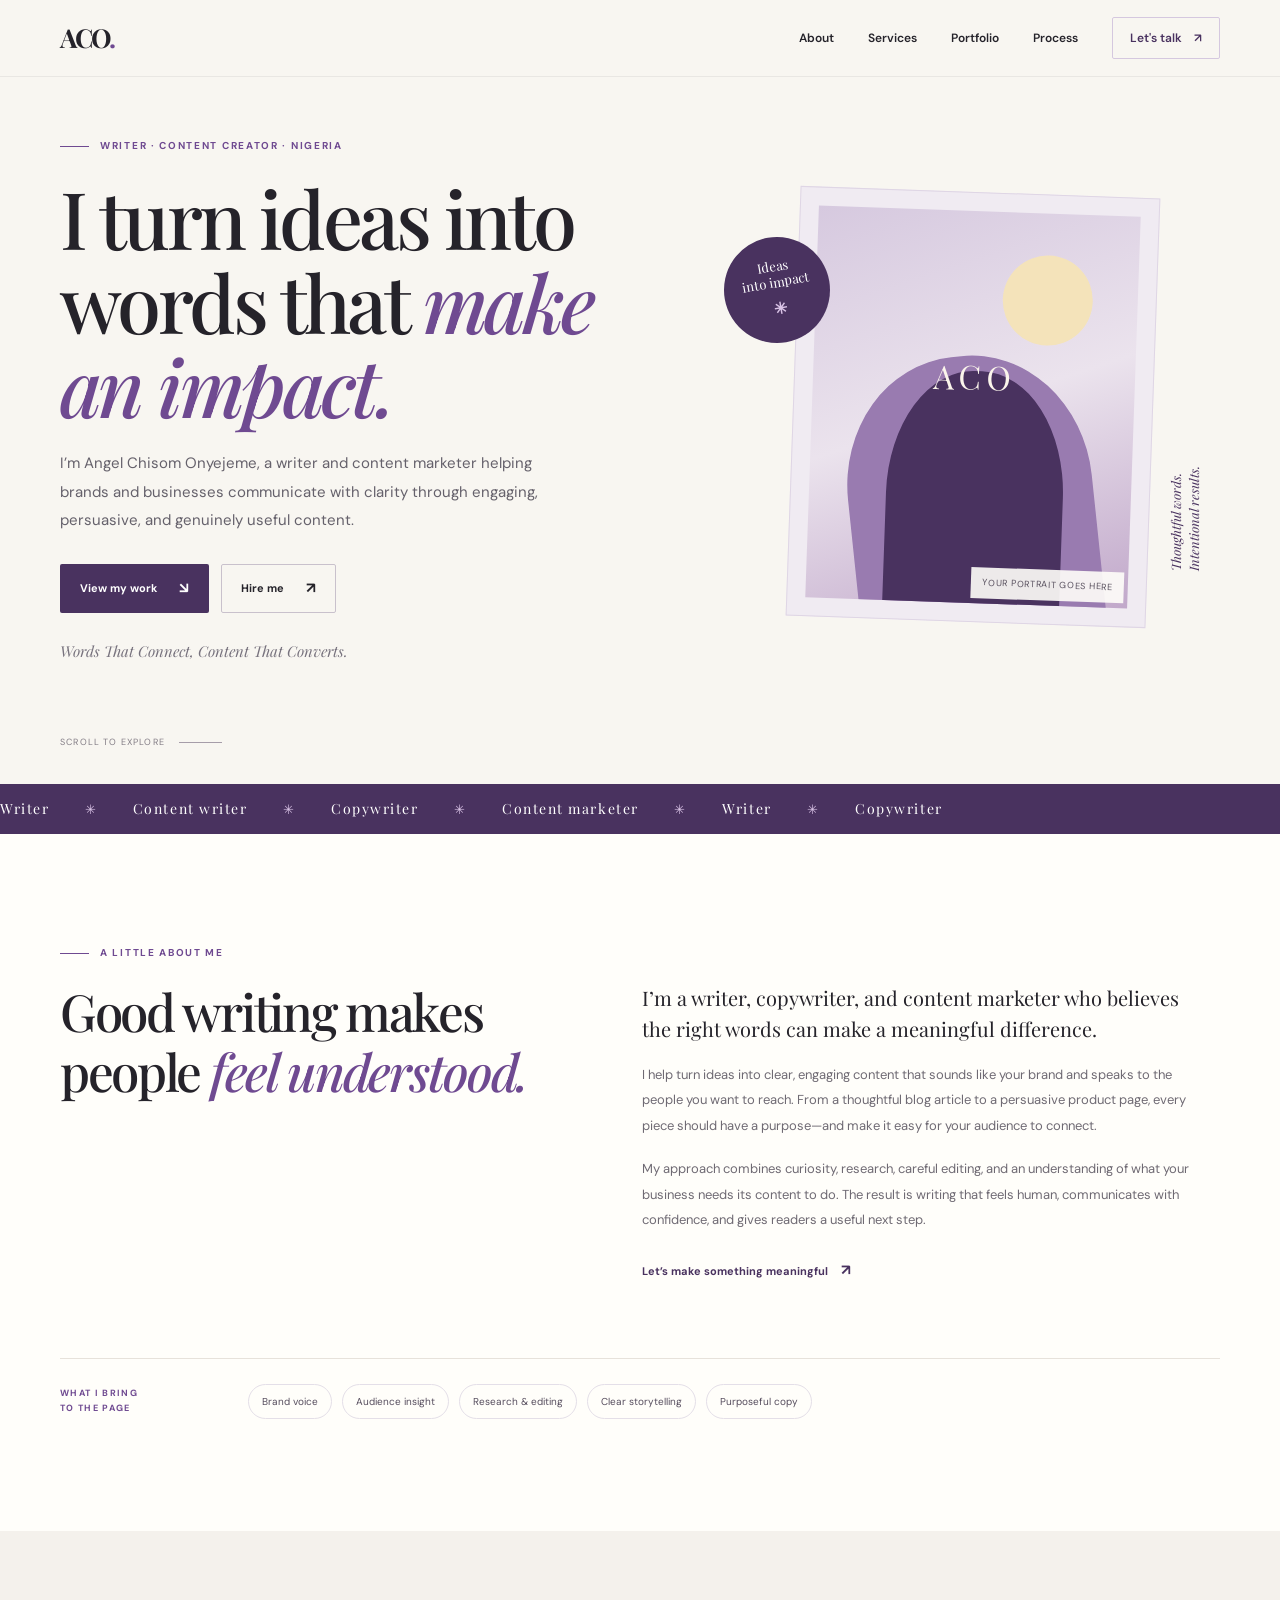
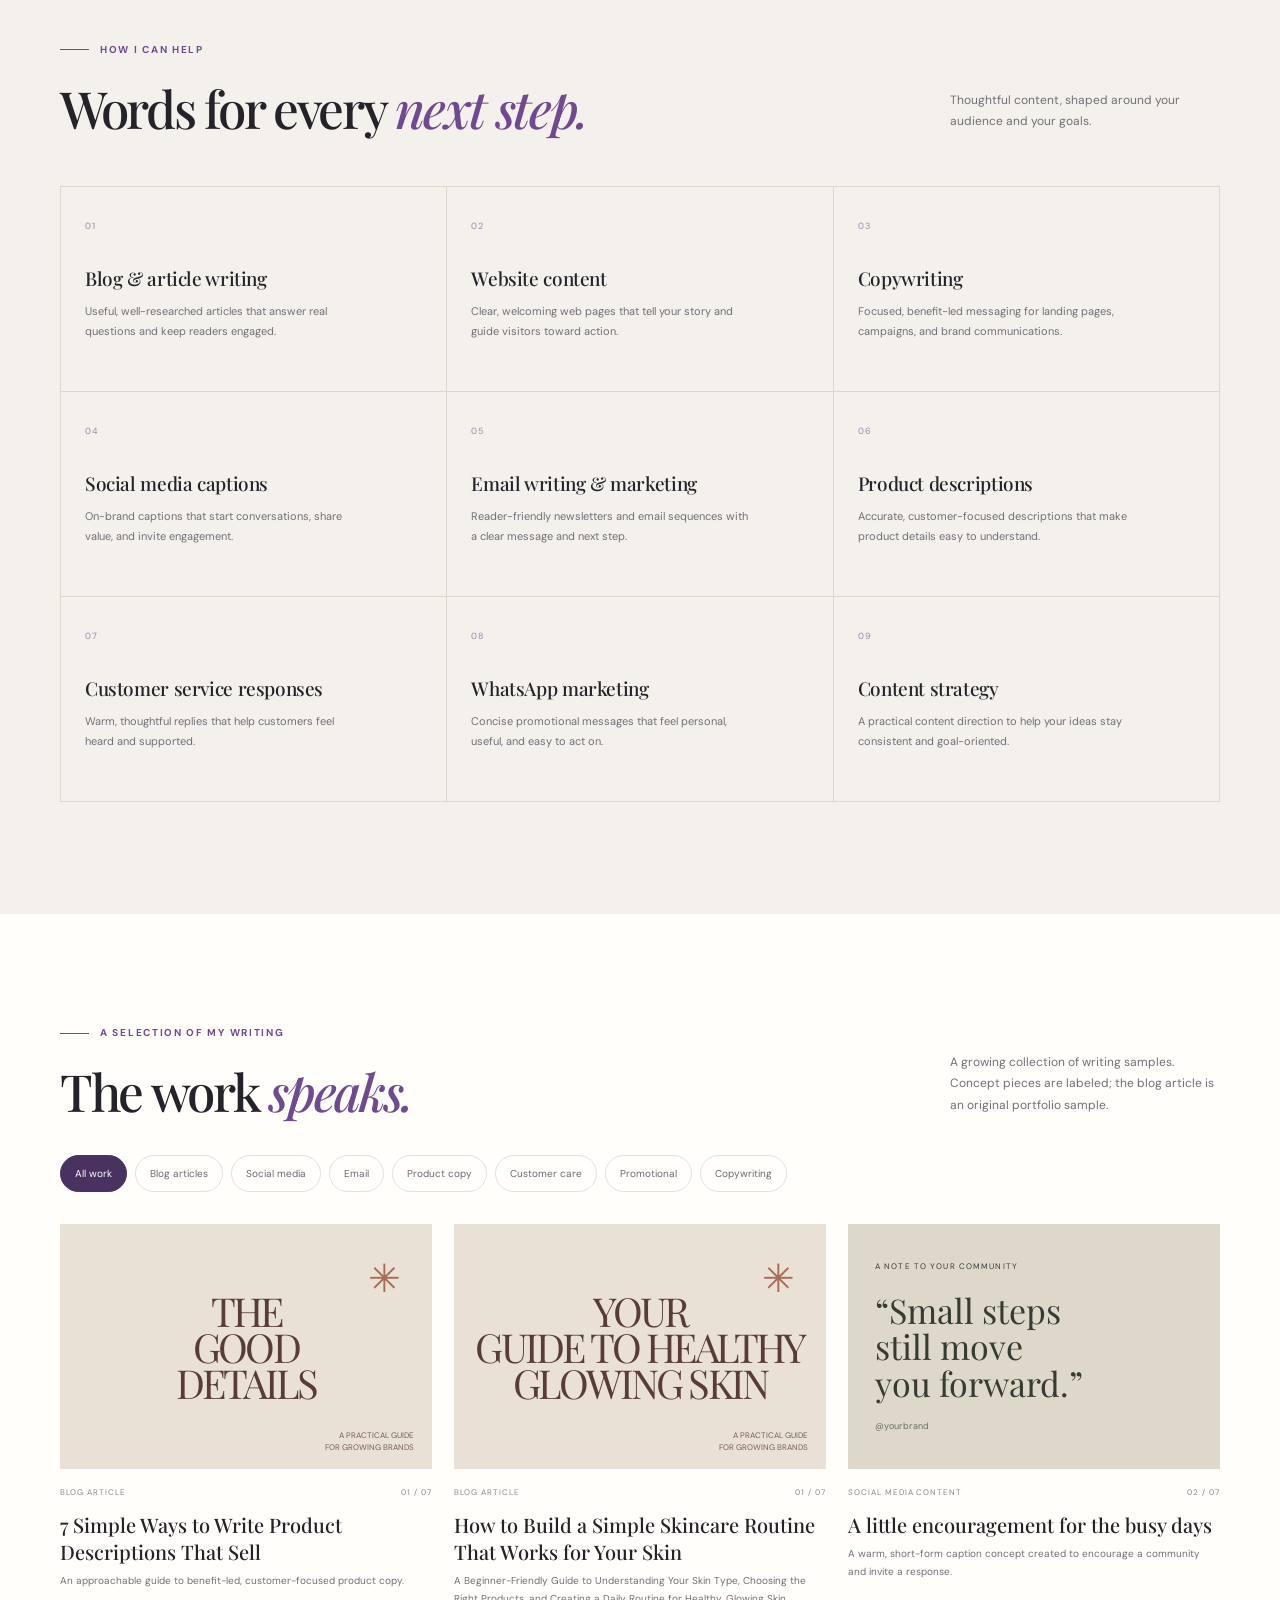
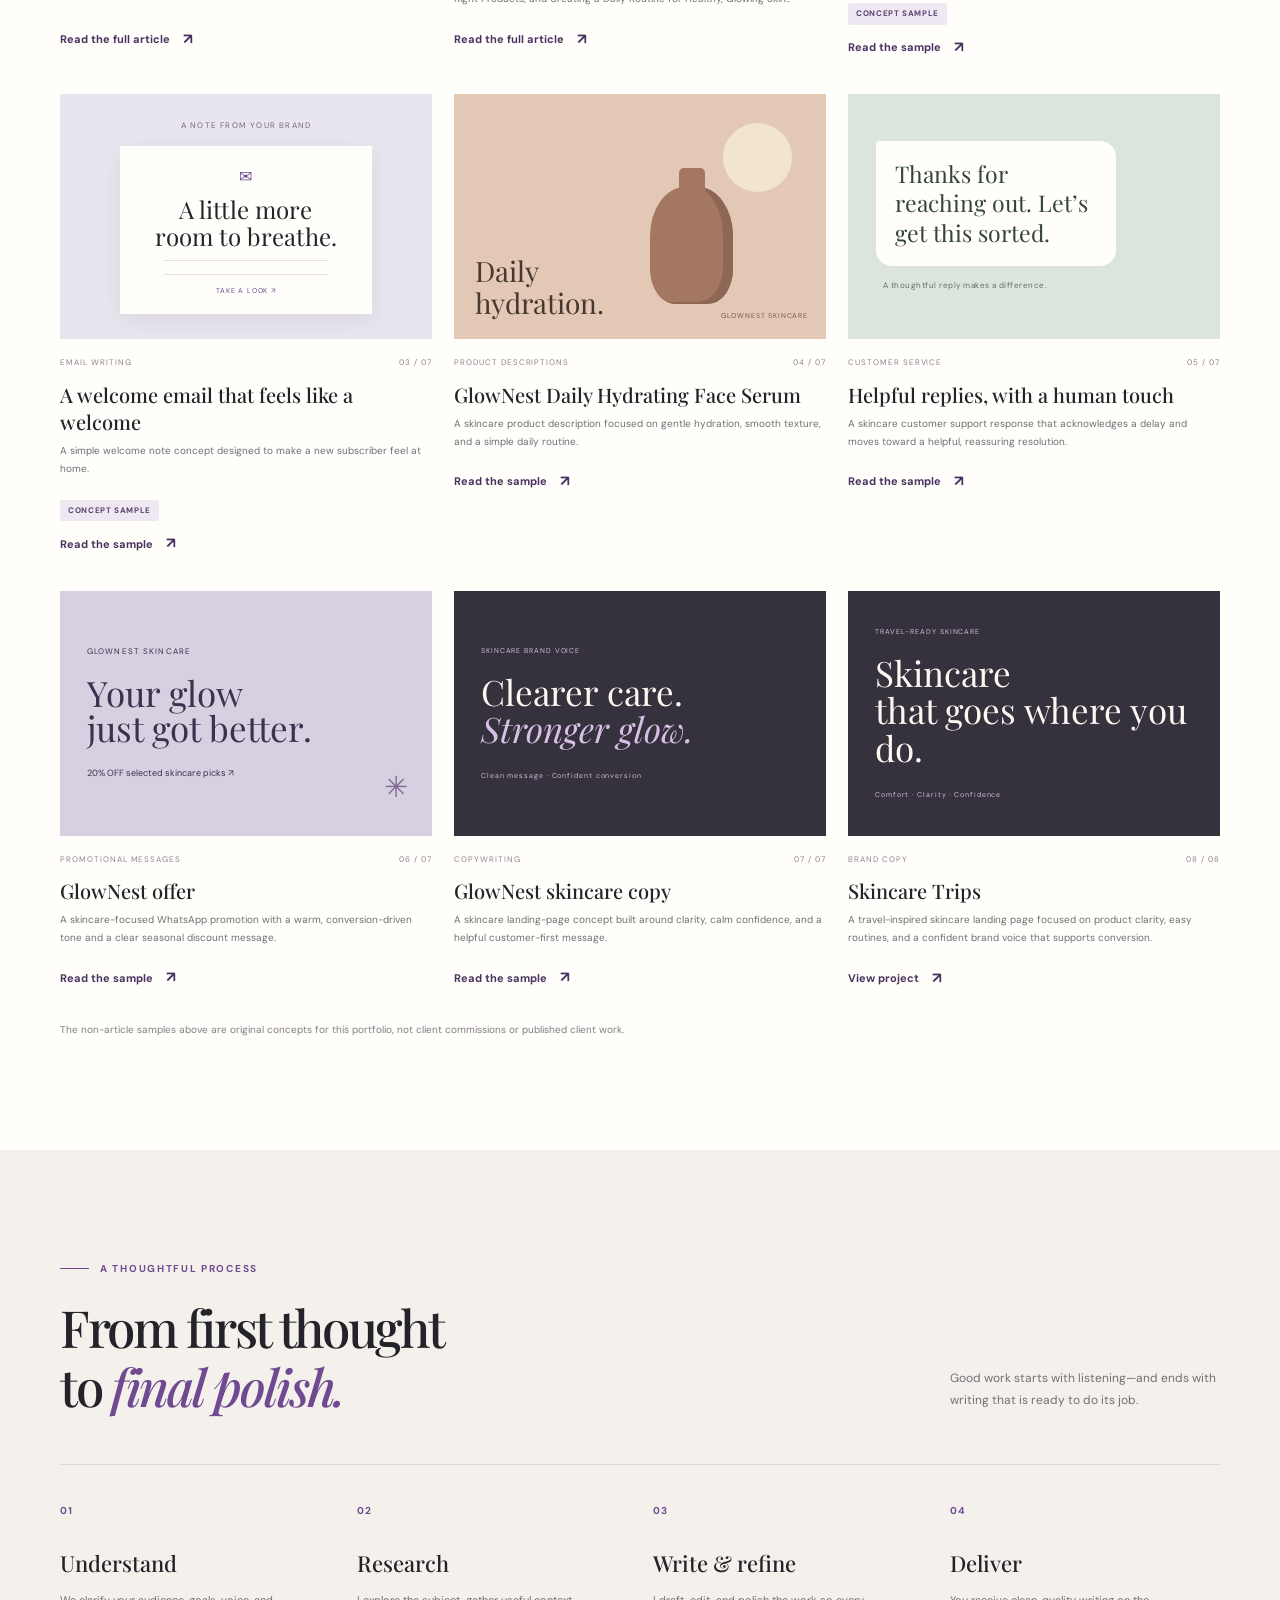
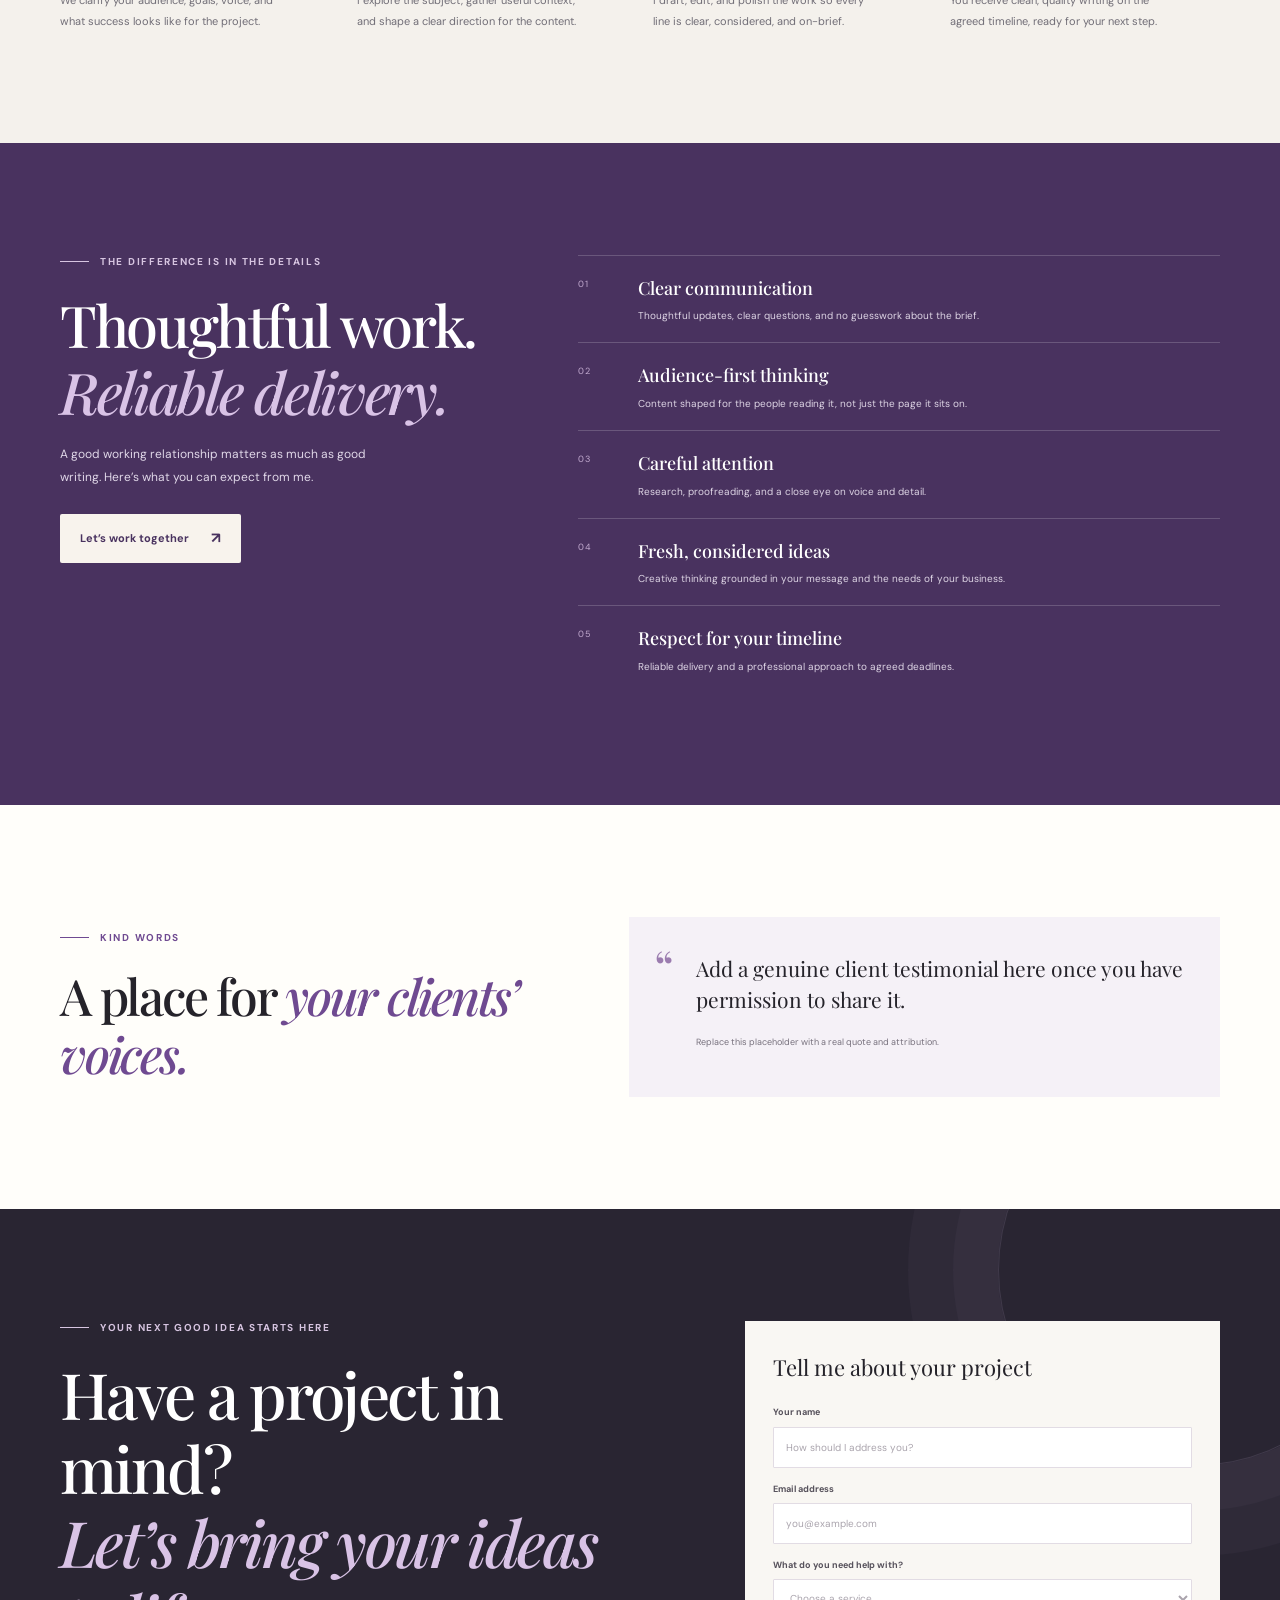
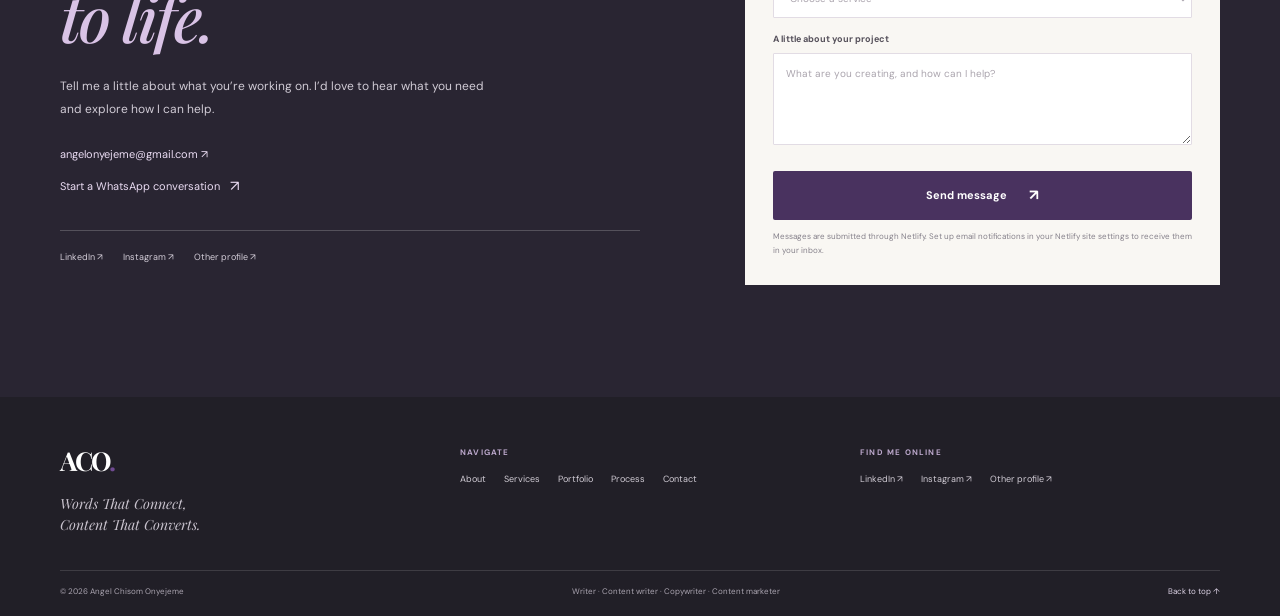
==== index.html @ 4cba1e02 "first commit" ====
<!doctype html>
<html lang="en">
<head>
  <meta charset="utf-8">
  <meta name="viewport" content="width=device-width, initial-scale=1">
  <meta name="theme-color" content="#f8f6f1">
  <meta name="description" content="Meet Angel Chisom Onyejeme, a writer, copywriter, and content marketer in Nigeria creating clear, engaging content that connects with audiences and supports business goals.">
  <meta property="og:title" content="Angel Chisom Onyejeme | Writer & Copywriter">
  <meta property="og:description" content="Words That Connect, Content That Converts. Explore writing samples and content services by Angel Chisom Onyejeme.">
  <meta property="og:type" content="website">
  <title>Angel Chisom Onyejeme | Writer, Copywriter & Content Marketer</title>
  <link rel="preconnect" href="https://fonts.googleapis.com">
  <link rel="preconnect" href="https://fonts.gstatic.com" crossorigin>
  <link href="https://fonts.googleapis.com/css2?family=DM+Sans:wght@400;500;600;700&family=Playfair+Display:wght@500;600;700&display=swap" rel="stylesheet">
  <link rel="stylesheet" href="index.css">
  <script src="index.js" defer></script>
</head>
<body>
  <a class="skip-link" href="#main">Skip to content</a>
  <header class="site-header">
    <div class="nav-wrap">
      <a class="wordmark" href="#home" aria-label="Angel Chisom Onyejeme, home">ACO<span>.</span></a>
      <button class="menu-toggle" type="button" aria-expanded="false" aria-controls="primary-nav" aria-label="Open navigation">
        <span></span><span></span>
      </button>
      <nav class="primary-nav" id="primary-nav" aria-label="Main navigation">
        <a href="#about">About</a>
        <a href="#services">Services</a>
        <a href="#work">Portfolio</a>
        <a href="#process">Process</a>
        <a class="nav-contact" href="#contact">Let's talk <span aria-hidden="true">↗</span></a>
      </nav>
    </div>
  </header>

  <main id="main">
    <section class="hero section-shell" id="home" aria-labelledby="hero-title">
      <div class="hero-copy">
        <p class="eyebrow"><span class="eyebrow-line"></span> Writer · Content creator · Nigeria</p>
        <h1 id="hero-title">I turn ideas into words that <em>make an impact.</em></h1>
        <p class="hero-intro">I’m Angel Chisom Onyejeme, a writer and content marketer helping brands and businesses communicate with clarity through engaging, persuasive, and genuinely useful content.</p>
        <div class="hero-actions">
          <a class="button button-dark" href="#work">View my work <span aria-hidden="true">↘</span></a>
          <a class="button button-outline" href="#contact">Hire me <span aria-hidden="true">↗</span></a>
        </div>
        <p class="hero-note">Words That Connect, Content That Converts.</p>
      </div>
      <div class="hero-visual" aria-label="Portrait placeholder for Angel Chisom Onyejeme">
        <div class="portrait-frame">
          <div class="portrait-art" aria-hidden="true">
            <div class="portrait-sun"></div>
            <div class="portrait-shape portrait-shape-back"></div>
            <div class="portrait-shape portrait-shape-front"></div>
            <span class="portrait-monogram">ACO</span>
          </div>
          <div class="photo-hint">Your portrait goes here</div>
        </div>
        <div class="hero-stamp" aria-hidden="true"><span>Ideas<br>into impact</span><b>✳</b></div>
        <div class="hero-side-note">Thoughtful words.<br>Intentional results.</div>
      </div>
      <a class="scroll-cue" href="#about"><span>Scroll to explore</span><i aria-hidden="true"></i></a>
    </section>

    <section class="intro-strip" aria-label="Professional title">
      <p>Writer <span>✳</span> Content writer <span>✳</span> Copywriter <span>✳</span> Content marketer <span>✳</span> Writer <span>✳</span> Copywriter</p>
    </section>

    <section class="section section-about" id="about" aria-labelledby="about-title">
      <div class="section-shell about-grid">
        <div class="section-heading">
          <p class="eyebrow"><span class="eyebrow-line"></span> A little about me</p>
          <h2 id="about-title">Good writing makes people <em>feel understood.</em></h2>
        </div>
        <div class="about-copy">
          <p class="lead">I’m a writer, copywriter, and content marketer who believes the right words can make a meaningful difference.</p>
          <p>I help turn ideas into clear, engaging content that sounds like your brand and speaks to the people you want to reach. From a thoughtful blog article to a persuasive product page, every piece should have a purpose—and make it easy for your audience to connect.</p>
          <p>My approach combines curiosity, research, careful editing, and an understanding of what your business needs its content to do. The result is writing that feels human, communicates with confidence, and gives readers a useful next step.</p>
          <a class="text-link" href="#contact">Let’s make something meaningful <span aria-hidden="true">↗</span></a>
        </div>
      </div>
      <div class="section-shell strengths">
        <div class="strengths-label">What I bring<br>to the page</div>
        <ul class="strengths-list">
          <li>Brand voice</li><li>Audience insight</li><li>Research &amp; editing</li><li>Clear storytelling</li><li>Purposeful copy</li>
        </ul>
      </div>
    </section>

    <section class="section section-services" id="services" aria-labelledby="services-title">
      <div class="section-shell">
        <div class="section-topline">
          <div>
            <p class="eyebrow"><span class="eyebrow-line"></span> How I can help</p>
            <h2 id="services-title">Words for every <em>next step.</em></h2>
          </div>
          <p class="section-aside">Thoughtful content, shaped around your audience and your goals.</p>
        </div>
        <div class="service-grid">
          <article class="service-card"><span class="service-number">01</span><h3>Blog &amp; article writing</h3><p>Useful, well-researched articles that answer real questions and keep readers engaged.</p><span class="service-arrow" aria-hidden="true">↗</span></article>
          <article class="service-card"><span class="service-number">02</span><h3>Website content</h3><p>Clear, welcoming web pages that tell your story and guide visitors toward action.</p><span class="service-arrow" aria-hidden="true">↗</span></article>
          <article class="service-card"><span class="service-number">03</span><h3>Copywriting</h3><p>Focused, benefit-led messaging for landing pages, campaigns, and brand communications.</p><span class="service-arrow" aria-hidden="true">↗</span></article>
          <article class="service-card"><span class="service-number">04</span><h3>Social media captions</h3><p>On-brand captions that start conversations, share value, and invite engagement.</p><span class="service-arrow" aria-hidden="true">↗</span></article>
          <article class="service-card"><span class="service-number">05</span><h3>Email writing &amp; marketing</h3><p>Reader-friendly newsletters and email sequences with a clear message and next step.</p><span class="service-arrow" aria-hidden="true">↗</span></article>
          <article class="service-card"><span class="service-number">06</span><h3>Product descriptions</h3><p>Accurate, customer-focused descriptions that make product details easy to understand.</p><span class="service-arrow" aria-hidden="true">↗</span></article>
          <article class="service-card"><span class="service-number">07</span><h3>Customer service responses</h3><p>Warm, thoughtful replies that help customers feel heard and supported.</p><span class="service-arrow" aria-hidden="true">↗</span></article>
          <article class="service-card"><span class="service-number">08</span><h3>WhatsApp marketing</h3><p>Concise promotional messages that feel personal, useful, and easy to act on.</p><span class="service-arrow" aria-hidden="true">↗</span></article>
          <article class="service-card"><span class="service-number">09</span><h3>Content strategy</h3><p>A practical content direction to help your ideas stay consistent and goal-oriented.</p><span class="service-arrow" aria-hidden="true">↗</span></article>
        </div>
      </div>
    </section>

    <section class="section section-work" id="work" aria-labelledby="work-title">
      <div class="section-shell">
        <div class="section-topline work-heading">
          <div>
            <p class="eyebrow"><span class="eyebrow-line"></span> A selection of my writing</p>
            <h2 id="work-title">The work <em>speaks.</em></h2>
          </div>
          <p class="section-aside">A growing collection of writing samples. Concept pieces are labeled; the blog article is an original portfolio sample.</p>
        </div>
        <div class="filter-row" role="group" aria-label="Filter portfolio by category">
          <button class="filter-button is-active" type="button" data-filter="all" aria-pressed="true">All work</button>
          <button class="filter-button" type="button" data-filter="blog" aria-pressed="false">Blog articles</button>
          <button class="filter-button" type="button" data-filter="social" aria-pressed="false">Social media</button>
          <button class="filter-button" type="button" data-filter="email" aria-pressed="false">Email</button>
          <button class="filter-button" type="button" data-filter="product" aria-pressed="false">Product copy</button>
          <button class="filter-button" type="button" data-filter="service" aria-pressed="false">Customer care</button>
          <button class="filter-button" type="button" data-filter="promo" aria-pressed="false">Promotional</button>
          <button class="filter-button" type="button" data-filter="copy" aria-pressed="false">Copywriting</button>
        </div>
        <div class="portfolio-grid" id="portfolio-grid">
          <article class="work-card work-card-featured" data-category="blog">
            <div class="work-art art-article"><span class="art-label">THE<br>GOOD<br>DETAILS</span><span class="art-ornament" aria-hidden="true">✳</span><span class="art-caption">A practical guide<br>for growing brands</span></div>
            <div class="work-info"><div class="work-meta"><span>Blog article</span><span>01 / 07</span></div><h3>7 Simple Ways to Write Product Descriptions That Sell</h3><p>An approachable guide to benefit-led, customer-focused product copy.</p><a class="text-link" href="portfolio-sample-blog-article" target="_blank" rel="noopener">Read the full article <span aria-hidden="true">↗</span></a></div>
          </article>
          <article class="work-card work-card-featured" data-category="blog">
            <div class="work-art art-article"><span class="art-label">YOUR<br>GUIDE TO HEALTHY<br>GLOWING SKIN</span><span class="art-ornament" aria-hidden="true">✳</span><span class="art-caption">A practical guide<br>for growing brands</span></div>
            <div class="work-info"><div class="work-meta"><span>Blog article</span><span>01 / 07</span></div><h3>How to Build a Simple Skincare Routine That Works for Your Skin </h3><p>A Beginner-Friendly Guide to Understanding Your Skin Type, Choosing the Right Products, and Creating a Daily Routine for Healthy, Glowing Skin..</p><a class="text-link" href="https://angelonyejeme.blogspot.com/2026/11/how-to-build-simple-skincare-routine.html" target="_blank" rel="noopener">Read the full article <span aria-hidden="true">↗</span></a></div>
          </article>
          <article class="work-card" data-category="social">
            <div class="work-art art-social"><span class="art-small">A NOTE TO YOUR COMMUNITY</span><span class="art-quote">“Small steps<br>still move<br>you forward.”</span><span class="art-handle">@yourbrand</span></div>
            <div class="work-info"><div class="work-meta"><span>Social media content</span><span>02 / 07</span></div><h3>A little encouragement for the busy days</h3><p>A warm, short-form caption concept created to encourage a community and invite a response.</p><span class="concept-label">Concept sample</span><button class="text-link sample-open" type="button" data-sample="social">Read the sample <span aria-hidden="true">↗</span></button></div>
          </article>
          <article class="work-card" data-category="email">
            <div class="work-art art-email"><span class="mail-top">A NOTE FROM YOUR BRAND</span><div class="mail-card"><span class="mail-icon" aria-hidden="true">✉</span><span class="mail-title">A little more<br>room to breathe.</span><span class="mail-lines"></span><span class="mail-cta">TAKE A LOOK ↗</span></div></div>
            <div class="work-info"><div class="work-meta"><span>Email writing</span><span>03 / 07</span></div><h3>A welcome email that feels like a welcome</h3><p>A simple welcome note concept designed to make a new subscriber feel at home.</p><span class="concept-label">Concept sample</span><button class="text-link sample-open" type="button" data-sample="email">Read the sample <span aria-hidden="true">↗</span></button></div>
          </article>
          <article class="work-card" data-category="product copy">
            <div class="work-art art-product"><span class="product-sun"></span><span class="product-vase" aria-hidden="true"></span><span class="product-word">Daily<br>hydration.</span><span class="product-sub">GLOWNEST SKINCARE</span></div>
            <div class="work-info"><div class="work-meta"><span>Product descriptions</span><span>04 / 07</span></div><h3>GlowNest Daily Hydrating Face Serum</h3><p>A skincare product description focused on gentle hydration, smooth texture, and a simple daily routine.</p><button class="text-link sample-open" type="button" data-sample="product">Read the sample <span aria-hidden="true">↗</span></button></div>
          </article>
          <article class="work-card" data-category="service">
            <div class="work-art art-service"><span class="chat-bubble">Thanks for reaching out. Let’s get this sorted.</span><span class="chat-time">A thoughtful reply makes a difference.</span></div>
            <div class="work-info"><div class="work-meta"><span>Customer service</span><span>05 / 07</span></div><h3>Helpful replies, with a human touch</h3><p>A skincare customer support response that acknowledges a delay and moves toward a helpful, reassuring resolution.</p><button class="text-link sample-open" type="button" data-sample="service">Read the sample <span aria-hidden="true">↗</span></button></div>
          </article>
          <article class="work-card" data-category="promo copy">
            <div class="work-art art-promo"><span class="promo-top">GLOWNEST SKINCARE</span><span class="promo-head">Your glow<br>just got better.</span><span class="promo-bottom">20% OFF selected skincare picks ↗</span><span class="promo-spark" aria-hidden="true">✳</span></div>
            <div class="work-info"><div class="work-meta"><span>Promotional messages</span><span>06 / 07</span></div><h3>GlowNest offer</h3><p>A skincare-focused WhatsApp promotion with a warm, conversion-driven tone and a clear seasonal discount message.</p><button class="text-link sample-open" type="button" data-sample="promo">Read the sample <span aria-hidden="true">↗</span></button></div>
          </article>
          <article class="work-card" data-category="copy">
            <div class="work-art art-copy"><span class="copy-kicker">SKINCARE BRAND VOICE</span><span class="copy-head">Clearer care.<br><em>Stronger glow.</em></span><span class="copy-footer">Clean message · Confident conversion</span></div>
            <div class="work-info"><div class="work-meta"><span>Copywriting</span><span>07 / 07</span></div><h3>GlowNest skincare copy</h3><p>A skincare landing-page concept built around clarity, calm confidence, and a helpful customer-first message.</p><button class="text-link sample-open" type="button" data-sample="copy">Read the sample <span aria-hidden="true">↗</span></button></div>
          </article>
          <article class="work-card" data-category="copy">
            <div class="work-art art-copy"><span class="copy-kicker">TRAVEL-READY SKINCARE</span><span class="copy-head">Skincare<br>that goes where you do.</span><span class="copy-footer">Comfort · Clarity · Confidence</span></div>
            <div class="work-info"><div class="work-meta"><span>Brand copy</span><span>08 / 08</span></div><h3>Skincare Trips</h3><p>A travel-inspired skincare landing page focused on product clarity, easy routines, and a confident brand voice that supports conversion.</p><a class="text-link" href="https://skincaretrips.netlify.app/" target="_blank" rel="noopener">View project <span aria-hidden="true">↗</span></a></div>
          </article>
        </div>
        <p class="filter-empty" id="filter-empty" hidden>No samples in this category yet.</p>
        <p class="portfolio-note">The non-article samples above are original concepts for this portfolio, not client commissions or published client work.</p>
      </div>
    </section>

    <section class="section section-process" id="process" aria-labelledby="process-title">
      <div class="section-shell">
        <div class="section-topline">
          <div><p class="eyebrow"><span class="eyebrow-line"></span> A thoughtful process</p><h2 id="process-title">From first thought<br>to <em>final polish.</em></h2></div>
          <p class="section-aside">Good work starts with listening—and ends with writing that is ready to do its job.</p>
        </div>
        <ol class="process-grid">
          <li><span class="process-number">01</span><h3>Understand</h3><p>We clarify your audience, goals, voice, and what success looks like for the project.</p></li>
          <li><span class="process-number">02</span><h3>Research</h3><p>I explore the subject, gather useful context, and shape a clear direction for the content.</p></li>
          <li><span class="process-number">03</span><h3>Write &amp; refine</h3><p>I draft, edit, and polish the work so every line is clear, considered, and on-brief.</p></li>
          <li><span class="process-number">04</span><h3>Deliver</h3><p>You receive clean, quality writing on the agreed timeline, ready for your next step.</p></li>
        </ol>
      </div>
    </section>

    <section class="section section-why" aria-labelledby="why-title">
      <div class="section-shell why-grid">
        <div><p class="eyebrow eyebrow-light"><span class="eyebrow-line"></span> The difference is in the details</p><h2 id="why-title">Thoughtful work.<br><em>Reliable delivery.</em></h2><p class="why-intro">A good working relationship matters as much as good writing. Here’s what you can expect from me.</p><a class="button button-light" href="#contact">Let’s work together <span aria-hidden="true">↗</span></a></div>
        <ul class="why-list">
          <li><span>01</span><div><h3>Clear communication</h3><p>Thoughtful updates, clear questions, and no guesswork about the brief.</p></div></li>
          <li><span>02</span><div><h3>Audience-first thinking</h3><p>Content shaped for the people reading it, not just the page it sits on.</p></div></li>
          <li><span>03</span><div><h3>Careful attention</h3><p>Research, proofreading, and a close eye on voice and detail.</p></div></li>
          <li><span>04</span><div><h3>Fresh, considered ideas</h3><p>Creative thinking grounded in your message and the needs of your business.</p></div></li>
          <li><span>05</span><div><h3>Respect for your timeline</h3><p>Reliable delivery and a professional approach to agreed deadlines.</p></div></li>
        </ul>
      </div>
    </section>

    <section class="section section-kind-words" aria-labelledby="kind-words-title">
      <div class="section-shell testimonial-shell">
        <div><p class="eyebrow"><span class="eyebrow-line"></span> Kind words</p><h2 id="kind-words-title">A place for <em>your clients’ voices.</em></h2></div>
        <div class="testimonial-placeholder"><span class="quote-mark" aria-hidden="true">“</span><p>Add a genuine client testimonial here once you have permission to share it.</p><span class="testimonial-caption">Replace this placeholder with a real quote and attribution.</span></div>
      </div>
    </section>

    <section class="section section-contact" id="contact" aria-labelledby="contact-title">
      <div class="section-shell contact-grid">
        <div class="contact-copy">
          <p class="eyebrow eyebrow-light"><span class="eyebrow-line"></span> Your next good idea starts here</p>
          <h2 id="contact-title">Have a project in mind? <em>Let’s bring your ideas to life.</em></h2>
          <p>Tell me a little about what you’re working on. I’d love to hear what you need and explore how I can help.</p>
          <div class="contact-direct">
            <a class="contact-email" data-email-link href="mailto:YOUR_EMAIL@example.com">YOUR_EMAIL@example.com <span aria-hidden="true">↗</span></a>
            <button class="contact-channel" type="button" data-channel="whatsapp">Start a WhatsApp conversation <span aria-hidden="true">↗</span></button>
          </div>
          <div class="social-links" aria-label="Social profiles">
            <a href="#contact" data-social="linkedin">LinkedIn <span aria-hidden="true">↗</span></a>
            <a href="#contact" data-social="instagram">Instagram <span aria-hidden="true">↗</span></a>
            <a href="#contact" data-social="other">Other profile <span aria-hidden="true">↗</span></a>
          </div>
        </div>
        <form class="contact-form" id="contact-form" name="project-enquiry" method="POST" data-netlify="true" netlify-honeypot="bot-field">
          <input type="hidden" name="form-name" value="project-enquiry">
          <p hidden><label>Leave this field empty: <input name="bot-field"></label></p>
          <p class="form-heading">Tell me about your project</p>
          <div class="form-field"><label for="name">Your name</label><input id="name" name="name" type="text" autocomplete="name" placeholder="How should I address you?" required minlength="2"></div>
          <div class="form-field"><label for="email">Email address</label><input id="email" name="email" type="email" autocomplete="email" placeholder="you@example.com" required></div>
          <div class="form-field"><label for="service">What do you need help with?</label><select id="service" name="service" required><option value="" selected disabled>Choose a service</option><option>Blog or article writing</option><option>Website content</option><option>Copywriting</option><option>Social media content</option><option>Email writing</option><option>Product descriptions</option><option>Customer service responses</option><option>WhatsApp marketing</option><option>Content strategy</option><option>Something else</option></select></div>
          <div class="form-field"><label for="message">A little about your project</label><textarea id="message" name="message" rows="4" placeholder="What are you creating, and how can I help?" required minlength="10"></textarea></div>
          <button class="button button-dark form-submit" type="submit">Send message <span aria-hidden="true">↗</span></button>
          <p class="form-status" id="form-status" role="status" aria-live="polite"></p>
          <p class="form-note">Messages are submitted through Netlify. Set up email notifications in your Netlify site settings to receive them in your inbox.</p>
        </form>
      </div>
    </section>
  </main>

  <footer class="site-footer">
    <div class="section-shell footer-top">
      <div><a class="wordmark footer-mark" href="#home">ACO<span>.</span></a><p>Words That Connect,<br>Content That Converts.</p></div>
      <div><p class="footer-label">Navigate</p><nav class="footer-nav" aria-label="Footer navigation"><a href="#about">About</a><a href="#services">Services</a><a href="#work">Portfolio</a><a href="#process">Process</a><a href="#contact">Contact</a></nav></div>
      <div><p class="footer-label">Find me online</p><div class="footer-social"><a href="#contact" data-social="linkedin">LinkedIn ↗</a><a href="#contact" data-social="instagram">Instagram ↗</a><a href="#contact" data-social="other">Other profile ↗</a></div></div>
    </div>
    <div class="section-shell footer-bottom"><span>© <span id="current-year"></span> Angel Chisom Onyejeme</span><span>Writer · Content writer · Copywriter · Content marketer</span><a href="#home">Back to top ↑</a></div>
  </footer>

  <dialog class="sample-dialog" id="sample-dialog" aria-labelledby="dialog-title">
    <div class="dialog-top"><span class="concept-label">Concept sample</span><button class="dialog-close" type="button" aria-label="Close sample">×</button></div>
    <div class="dialog-body"><p class="eyebrow" id="dialog-category"></p><h2 id="dialog-title"></h2><div id="dialog-copy"></div><p class="dialog-disclosure">Original concept sample for portfolio demonstration; not client work.</p></div>
  </dialog>
</body>
</html>
---- index.css ----
:root {
  --paper: #f8f6f1;
  --white: #fffefa;
  --ink: #25232a;
  --muted: #716e77;
  --line: #e7e2db;
  --purple: #6f4a91;
  --purple-deep: #49325f;
  --purple-pale: #eee8f3;
  --serif: "Playfair Display", Georgia, serif;
  --sans: "DM Sans", Arial, sans-serif;
  --shell: 1160px;
}

* { box-sizing: border-box; }
html { scroll-behavior: smooth; scroll-padding-top: 82px; }
body { margin: 0; background: var(--paper); color: var(--ink); font-family: var(--sans); font-size: 15px; line-height: 1.7; -webkit-font-smoothing: antialiased; }
body.menu-open { overflow: hidden; }
::selection { background: #d9c8e8; color: var(--ink); }
a { color: inherit; text-decoration: none; }
button, input, select, textarea { font: inherit; }
button, a { -webkit-tap-highlight-color: transparent; }
button:focus-visible, a:focus-visible, input:focus-visible, select:focus-visible, textarea:focus-visible { outline: 3px solid #9876b2; outline-offset: 4px; }
.section-shell { width: min(var(--shell), calc(100% - 88px)); margin-inline: auto; }
.section { padding: 112px 0; }
.skip-link { position: fixed; z-index: 20; top: 12px; left: 12px; transform: translateY(-160%); background: var(--ink); color: white; padding: 10px 16px; }
.skip-link:focus { transform: translateY(0); }

.site-header { position: sticky; z-index: 10; top: 0; background: rgb(248 246 241 / 92%); border-bottom: 1px solid rgb(37 35 42 / 7%); backdrop-filter: blur(14px); }
.nav-wrap { width: min(var(--shell), calc(100% - 88px)); height: 76px; margin: auto; display: flex; align-items: center; justify-content: space-between; }
.wordmark { font-family: var(--serif); font-size: 26px; font-weight: 700; letter-spacing: -.08em; }
.wordmark span { color: var(--purple); }
.primary-nav { display: flex; gap: 34px; align-items: center; font-size: 12px; font-weight: 600; }
.primary-nav a:not(.nav-contact), .footer-nav a, .footer-social a { transition: color .2s ease; }
.primary-nav a:hover, .footer-nav a:hover, .footer-social a:hover { color: var(--purple); }
.nav-contact { padding: 10px 17px; border: 1px solid #d5c8df; border-radius: 2px; color: var(--purple-deep); transition: background .2s ease, color .2s ease; }
.nav-contact:hover { background: var(--purple-deep); color: white; }
.nav-contact span { margin-left: 9px; }
.menu-toggle { display: none; }

.hero { position: relative; min-height: 665px; display: grid; grid-template-columns: 1.1fr .9fr; gap: 60px; align-items: center; padding-top: 62px; padding-bottom: 110px; }
.hero-copy { position: relative; z-index: 1; padding-bottom: 10px; }
.eyebrow { display: flex; gap: 11px; align-items: center; margin: 0 0 22px; color: var(--purple); font-size: 10px; font-weight: 700; letter-spacing: .17em; line-height: 1.4; text-transform: uppercase; }
.eyebrow-line { display: inline-block; width: 29px; height: 1px; background: currentColor; }
h1, h2, h3, p { margin-top: 0; }
h1, h2 { font-family: var(--serif); font-weight: 500; letter-spacing: -.045em; }
h1 { max-width: 700px; margin-bottom: 22px; font-size: clamp(52px, 6.2vw, 82px); line-height: 1.06; }
h1 em, h2 em { color: var(--purple); font-weight: 500; }
.hero-intro { max-width: 490px; margin-bottom: 29px; color: #65616b; font-size: 15px; line-height: 1.9; }
.hero-actions { display: flex; flex-wrap: wrap; gap: 12px; }
.button { min-height: 49px; display: inline-flex; gap: 22px; align-items: center; justify-content: center; padding: 0 19px; border: 1px solid transparent; border-radius: 2px; font-size: 11px; font-weight: 700; transition: background .22s ease, color .22s ease, border-color .22s ease, transform .22s ease; }
.button:hover { transform: translateY(-2px); }
.button-dark { background: var(--purple-deep); color: white; }
.button-dark:hover { background: #38244d; }
.button-outline { border-color: #c9c1cc; background: transparent; color: var(--ink); }
.button-outline:hover { border-color: var(--purple); color: var(--purple); }
.button span { font-size: 15px; }
.hero-note { margin: 26px 0 0; color: #77727d; font-family: var(--serif); font-size: 15px; font-style: italic; }
.hero-visual { position: relative; width: min(100%, 410px); margin: 0 auto; }
.portrait-frame { position: relative; width: 100%; max-width: 360px; height: 430px; margin-inline: auto; padding: 18px; border: 1px solid #dfd6e5; background: #f0ebf2; transform: rotate(2deg); }
.portrait-art { position: relative; height: 100%; overflow: hidden; background: linear-gradient(160deg, #d6c9df 0%, #ebe3ed 50%, #c1a8ca 100%); }
.portrait-sun { position: absolute; top: 42px; right: 45px; width: 90px; height: 90px; border-radius: 50%; background: #f4e3ba; }
.portrait-shape { position: absolute; bottom: -27px; border-radius: 48% 48% 0 0; }
.portrait-shape-back { left: 12%; width: 76%; height: 70%; background: #997bb0; transform: rotate(-8deg); }
.portrait-shape-front { left: 24%; width: 55%; height: 66%; background: #49325f; border-radius: 48% 48% 10% 10%; }
.portrait-monogram { position: absolute; top: 42%; left: 50%; color: #fbf5eb; font-family: var(--serif); font-size: 33px; letter-spacing: .14em; transform: translate(-50%, -50%); }
.photo-hint { position: absolute; right: 22px; bottom: 23px; padding: 8px 11px; background: rgb(255 254 250 / 90%); color: #59515f; font-size: 9px; letter-spacing: .08em; text-transform: uppercase; }
.hero-stamp { position: absolute; top: 45px; left: -44px; width: 106px; height: 106px; display: flex; flex-direction: column; align-items: center; justify-content: center; border-radius: 50%; background: var(--purple-deep); color: white; text-align: center; transform: rotate(-10deg); }
.hero-stamp span { font-family: var(--serif); font-size: 13px; line-height: 1.25; }
.hero-stamp b { margin-top: 4px; color: #d9c3e6; font-size: 16px; }
.hero-side-note { position: absolute; right: -25px; bottom: 50px; color: var(--purple-deep); font-family: var(--serif); font-size: 13px; font-style: italic; line-height: 1.4; transform: rotate(-90deg) translateX(100%); transform-origin: right bottom; }
.scroll-cue { position: absolute; bottom: 34px; left: 0; display: flex; gap: 14px; align-items: center; color: #827c85; font-size: 9px; letter-spacing: .13em; text-transform: uppercase; }
.scroll-cue i { width: 43px; height: 1px; background: #a69da9; }

.intro-strip { overflow: hidden; padding: 13px 0; background: var(--purple-deep); color: white; }
.intro-strip p { width: max-content; margin: 0; animation: marquee 34s linear infinite; font-family: var(--serif); font-size: 14px; letter-spacing: .11em; }
.intro-strip span { padding: 0 31px; color: #d9c3e6; font-size: 13px; }
@keyframes marquee { to { transform: translateX(-50%); } }

.section-about { background: var(--white); }
.about-grid { display: grid; grid-template-columns: .92fr 1.08fr; gap: 90px; align-items: start; }
.section-heading h2, .section-topline h2, .testimonial-shell h2 { max-width: 530px; margin: 0; font-size: clamp(38px, 4vw, 54px); line-height: 1.16; }
.about-copy { max-width: 565px; padding-top: 36px; }
.about-copy p { margin-bottom: 18px; color: #6f6a73; font-size: 13px; line-height: 1.95; }
.about-copy .lead { color: var(--ink); font-family: var(--serif); font-size: 20px; line-height: 1.55; }
.text-link { display: inline-flex; gap: 13px; align-items: center; padding: 0; border: 0; background: none; color: var(--purple-deep); cursor: pointer; font-size: 11px; font-weight: 700; text-align: left; }
.text-link span { font-size: 15px; transition: transform .2s ease; }
.text-link:hover span { transform: translate(3px, -3px); }
.about-copy .text-link { margin-top: 8px; }
.strengths { display: grid; grid-template-columns: 160px 1fr; gap: 28px; align-items: center; margin-top: 74px; padding-top: 25px; border-top: 1px solid var(--line); }
.strengths-label { color: var(--purple); font-size: 9px; font-weight: 700; letter-spacing: .15em; line-height: 1.7; text-transform: uppercase; }
.strengths-list { display: flex; flex-wrap: wrap; gap: 10px; margin: 0; padding: 0; list-style: none; }
.strengths-list li { padding: 8px 13px; border: 1px solid #e4dfe8; border-radius: 30px; color: #554c5d; font-size: 10px; }

.section-services { background: #f4f1ec; }
.section-topline { display: flex; gap: 40px; align-items: end; justify-content: space-between; margin-bottom: 48px; }
.section-topline h2 { margin-top: 0; }
.section-aside { max-width: 270px; margin: 0 0 5px; color: var(--muted); font-size: 12px; line-height: 1.8; }
.service-grid { display: grid; grid-template-columns: repeat(3, 1fr); border-top: 1px solid #ddd7d0; border-left: 1px solid #ddd7d0; }
.service-card { position: relative; min-height: 205px; padding: 25px 24px 23px; border-right: 1px solid #ddd7d0; border-bottom: 1px solid #ddd7d0; transition: background .25s ease, transform .25s ease; }
.service-card:hover { z-index: 1; background: var(--white); transform: translateY(-3px); }
.service-number { color: #9c87a9; font-size: 9px; letter-spacing: .1em; }
.service-card h3 { margin: 24px 0 8px; font-family: var(--serif); font-size: 19px; font-weight: 500; letter-spacing: -.02em; }
.service-card p { max-width: 280px; margin-bottom: 0; color: var(--muted); font-size: 11px; line-height: 1.8; }
.service-arrow { position: absolute; top: 22px; right: 22px; color: var(--purple); font-size: 15px; opacity: 0; transition: opacity .2s ease; }
.service-card:hover .service-arrow { opacity: 1; }

.section-work { background: var(--white); }
.work-heading { margin-bottom: 34px; }
.filter-row { display: flex; flex-wrap: wrap; gap: 8px; margin-bottom: 32px; }
.filter-button { padding: 9px 14px; border: 1px solid #e4dfe7; border-radius: 30px; background: transparent; color: #6d6872; cursor: pointer; font-size: 10px; transition: background .2s ease, color .2s ease, border-color .2s ease; }
.filter-button:hover, .filter-button.is-active { border-color: var(--purple-deep); background: var(--purple-deep); color: white; }
.portfolio-grid { display: grid; grid-template-columns: repeat(3, 1fr); gap: 34px 22px; align-items: start; }
.work-card { min-width: 0; animation: card-in .3s ease both; }
@keyframes card-in { from { opacity: 0; transform: translateY(8px); } to { opacity: 1; transform: translateY(0); } }
.work-card[hidden] { display: none; }
.work-art { position: relative; height: 245px; overflow: hidden; }
.art-article { display: flex; align-items: center; justify-content: center; background: #e9e1d5; color: #573c37; }
.art-label { position: relative; z-index: 1; font-family: var(--serif); font-size: 40px; line-height: .9; letter-spacing: -.07em; text-align: center; }
.art-ornament { position: absolute; top: 22px; right: 31px; color: #a66c55; font-size: 39px; }
.art-caption { position: absolute; right: 18px; bottom: 16px; color: #785e53; font-size: 8px; line-height: 1.5; text-align: right; text-transform: uppercase; }
.art-social { display: flex; flex-direction: column; justify-content: center; padding: 27px; background: #ded8cb; color: #373c32; }
.art-small { font-size: 8px; letter-spacing: .14em; }
.art-quote { margin-top: 18px; font-family: var(--serif); font-size: 34px; line-height: 1.08; }
.art-handle { margin-top: 17px; color: #686e61; font-size: 9px; }
.art-email { display: flex; flex-direction: column; align-items: center; justify-content: center; background: #e9e5ee; }
.mail-top { margin-bottom: 13px; color: #766582; font-size: 8px; letter-spacing: .15em; }
.mail-card { width: 68%; min-height: 165px; display: flex; flex-direction: column; align-items: center; padding: 17px; background: #fffefa; box-shadow: 0 6px 20px #39304413; text-align: center; }
.mail-icon { color: var(--purple); font-size: 16px; }
.mail-title { margin-top: 6px; font-family: var(--serif); font-size: 24px; line-height: 1.1; }
.mail-lines { width: 75%; height: 15px; margin-top: 11px; border-top: 1px solid #e5e0e8; border-bottom: 1px solid #e5e0e8; }
.mail-cta { margin-top: 10px; color: var(--purple); font-size: 7px; letter-spacing: .12em; }
.art-product { display: flex; align-items: end; padding: 21px; background: #e3c9b5; }
.product-sun { position: absolute; top: 29px; right: 34px; width: 69px; height: 69px; border-radius: 50%; background: #f2e5cf; }
.product-vase { position: absolute; right: 25%; bottom: 35px; width: 83px; height: 117px; border-radius: 42% 42% 30% 30%; background: #a47763; box-shadow: inset -10px -2px 0 #8e6655; }
.product-vase::before { position: absolute; top: -19px; left: 29px; width: 26px; height: 27px; border-radius: 5px 5px 0 0; background: #a47763; content: ""; }
.product-word { position: relative; z-index: 1; color: #47382e; font-family: var(--serif); font-size: 28px; line-height: 1.12; }
.product-sub { position: absolute; right: 18px; bottom: 17px; color: #765d4f; font-size: 7px; letter-spacing: .12em; }
.art-service { display: flex; flex-direction: column; justify-content: center; padding: 28px; background: #dce5dc; }
.chat-bubble { max-width: 240px; padding: 18px 19px; border-radius: 3px 16px 16px 16px; background: #fffefa; color: #34443d; font-family: var(--serif); font-size: 23px; line-height: 1.3; }
.chat-time { margin: 13px 0 0 7px; color: #617169; font-size: 8px; letter-spacing: .06em; }
.art-promo { display: flex; flex-direction: column; justify-content: center; padding: 27px; background: #d7d0e0; color: #3e304e; }
.promo-top { font-size: 8px; letter-spacing: .14em; }
.promo-head { margin-top: 16px; font-family: var(--serif); font-size: 35px; line-height: 1.02; }
.promo-bottom { margin-top: 20px; font-size: 9px; }
.promo-spark { position: absolute; right: 24px; bottom: 24px; color: #806b94; font-size: 29px; }
.art-copy { display: flex; flex-direction: column; justify-content: center; padding: 27px; background: #35313d; color: #fcf8f1; }
.copy-kicker, .copy-footer { color: #cfc0dc; font-size: 7px; letter-spacing: .13em; }
.copy-head { margin-top: 16px; font-family: var(--serif); font-size: 35px; line-height: 1.08; }
.copy-head em { color: #d7bfe5; }
.copy-footer { margin-top: 22px; }
.work-info { padding-top: 17px; }
.work-meta { display: flex; align-items: center; justify-content: space-between; color: #8d8490; font-size: 8px; letter-spacing: .12em; text-transform: uppercase; }
.work-info h3 { margin: 11px 0 7px; font-family: var(--serif); font-size: 20px; font-weight: 500; line-height: 1.35; }
.work-info > p:not(.sample-disclosure) { min-height: 43px; margin-bottom: 11px; color: var(--muted); font-size: 10px; line-height: 1.8; }
.sample-disclosure { margin: -4px 0 10px; color: #74687d; font-size: 9px; font-style: italic; }
.concept-label { display: inline-block; margin-bottom: 10px; padding: 4px 8px; border-radius: 2px; background: var(--purple-pale); color: #5a416f; font-size: 8px; font-weight: 700; letter-spacing: .08em; text-transform: uppercase; }
.sample-open { display: flex; }
.portfolio-note { margin: 29px 0 0; color: #827d85; font-size: 10px; }
.filter-empty { color: var(--muted); font-size: 13px; }

.section-process { background: #f4f1ec; }
.process-grid { display: grid; grid-template-columns: repeat(4, 1fr); gap: 26px; margin: 0; padding: 18px 0 0; border-top: 1px solid #ddd7d0; list-style: none; }
.process-grid li { position: relative; padding-top: 14px; }
.process-number { color: var(--purple); font-size: 10px; font-weight: 700; letter-spacing: .12em; }
.process-grid h3 { margin: 22px 0 8px; font-family: var(--serif); font-size: 22px; font-weight: 500; }
.process-grid p { max-width: 230px; margin: 0; color: var(--muted); font-size: 11px; line-height: 1.85; }

.section-why { background: var(--purple-deep); color: white; }
.why-grid { display: grid; grid-template-columns: .8fr 1.2fr; gap: 90px; align-items: start; }
.eyebrow-light { color: #d7c5e1; }
.why-grid h2, .contact-copy h2 { margin: 0; font-family: var(--serif); font-size: clamp(40px, 4.5vw, 59px); font-weight: 500; letter-spacing: -.04em; line-height: 1.16; }
.why-grid h2 em, .contact-copy h2 em { color: #d9c3e6; }
.why-intro { max-width: 340px; margin: 19px 0 25px; color: #e0d7e8; font-size: 12px; line-height: 1.9; }
.button-light { background: #f8f3ed; color: var(--purple-deep); }
.button-light:hover { background: white; }
.why-list { margin: 0; padding: 0; list-style: none; }
.why-list li { display: grid; grid-template-columns: 44px 1fr; gap: 16px; padding: 17px 0; border-top: 1px solid rgb(255 255 255 / 18%); }
.why-list li > span { padding-top: 4px; color: #c2aacf; font-size: 9px; letter-spacing: .1em; }
.why-list h3 { margin: 0 0 4px; font-family: var(--serif); font-size: 18px; font-weight: 500; }
.why-list p { max-width: 390px; margin: 0; color: #ddd4e4; font-size: 10px; line-height: 1.8; }

.section-kind-words { background: var(--white); }
.testimonial-shell { display: grid; grid-template-columns: .9fr 1.1fr; gap: 85px; align-items: center; }
.testimonial-shell h2 { font-size: clamp(37px, 4vw, 50px); }
.testimonial-placeholder { position: relative; min-height: 180px; padding: 36px 36px 30px 67px; background: #f5f1f7; }
.quote-mark { position: absolute; top: 25px; left: 25px; color: #9b7caf; font-family: var(--serif); font-size: 48px; line-height: 1; }
.testimonial-placeholder p { margin: 0 0 12px; font-family: var(--serif); font-size: 21px; line-height: 1.5; }
.testimonial-caption { color: #77717d; font-size: 9px; }

.section-contact { position: relative; overflow: hidden; background: #292532; color: white; }
.section-contact::after { position: absolute; top: -135px; right: -110px; width: 390px; height: 390px; border: 1px solid rgb(220 198 235 / 13%); border-radius: 50%; box-shadow: 0 0 0 45px rgb(220 198 235 / 3%), 0 0 0 90px rgb(220 198 235 / 3%); content: ""; pointer-events: none; }
.contact-grid { position: relative; z-index: 1; display: grid; grid-template-columns: 1fr .82fr; gap: 105px; align-items: start; }
.contact-copy h2 { max-width: 600px; font-size: clamp(43px, 5vw, 65px); }
.contact-copy h2 em { display: block; }
.contact-copy > p:not(.eyebrow) { max-width: 430px; margin: 21px 0 25px; color: #d0cbd5; font-size: 12px; line-height: 1.9; }
.contact-direct { display: flex; flex-direction: column; align-items: start; gap: 10px; }
.contact-email, .contact-channel { display: inline-flex; gap: 10px; align-items: center; padding: 0; border: 0; background: transparent; color: #eadcf3; cursor: pointer; font-size: 11px; }
.contact-email span, .contact-channel span { font-size: 15px; }
.social-links { display: flex; flex-wrap: wrap; gap: 20px; margin-top: 30px; padding-top: 19px; border-top: 1px solid rgb(255 255 255 / 20%); }
.social-links a { color: #d4ced9; font-size: 9px; transition: color .2s ease; }
.social-links a:hover { color: white; }
.contact-form { padding: 28px; background: #f9f7f3; color: var(--ink); }
.form-heading { margin: 0 0 19px; font-family: var(--serif); font-size: 22px; }
.form-field { margin-bottom: 14px; }
.form-field label { display: block; margin-bottom: 6px; color: #56515b; font-size: 9px; font-weight: 700; }
.form-field input, .form-field select, .form-field textarea { width: 100%; padding: 11px 12px; border: 1px solid #e2dce4; border-radius: 1px; background: white; color: var(--ink); font-size: 10px; }
.form-field input::placeholder, .form-field textarea::placeholder { color: #aaa4ad; }
.form-field textarea { resize: vertical; }
.form-field select:invalid { color: #aaa4ad; }
.form-submit { width: 100%; margin-top: 3px; cursor: pointer; }
.form-status { min-height: 0; margin: 0; color: #674480; font-size: 10px; line-height: 1.6; }
.form-status:not(:empty) { margin-top: 12px; }
.form-status.is-error { color: #9a342c; }
.form-note { margin: 10px 0 0; color: #85808a; font-size: 8px; line-height: 1.7; }

.site-footer { padding: 42px 0 17px; background: #211f27; color: white; }
.footer-top { display: grid; grid-template-columns: 1fr 1fr 1fr; gap: 40px; padding-bottom: 35px; }
.footer-mark { display: inline-block; }
.footer-top > div:first-child > p { margin: 10px 0 0; color: #c9c3ce; font-family: var(--serif); font-size: 14px; font-style: italic; line-height: 1.5; }
.footer-label { margin: 7px 0 12px; color: #bca8cc; font-size: 8px; font-weight: 700; letter-spacing: .15em; text-transform: uppercase; }
.footer-nav, .footer-social { display: flex; flex-wrap: wrap; gap: 9px 18px; }
.footer-nav a, .footer-social a { color: #d1ccd5; font-size: 9px; }
.footer-bottom { display: flex; flex-wrap: wrap; gap: 15px; align-items: center; justify-content: space-between; padding-top: 14px; border-top: 1px solid rgb(255 255 255 / 13%); color: #aaa4b0; font-size: 8px; }
.footer-bottom a { color: #ded4e7; }

.sample-dialog { width: min(620px, calc(100% - 30px)); max-height: min(80vh, 760px); padding: 0; border: 0; background: var(--white); color: var(--ink); box-shadow: 0 20px 70px #17131b55; }
.sample-dialog::backdrop { background: rgb(29 24 34 / 70%); backdrop-filter: blur(3px); }
.dialog-top { position: sticky; top: 0; z-index: 1; display: flex; align-items: center; justify-content: space-between; padding: 15px 25px 0; background: var(--white); }
.dialog-top .concept-label { margin: 0; }
.dialog-close { width: 35px; height: 35px; border: 1px solid var(--line); border-radius: 50%; background: transparent; color: var(--ink); cursor: pointer; font-size: 22px; line-height: 1; }
.dialog-body { padding: 28px 42px 40px; }
.dialog-body .eyebrow { margin-bottom: 9px; }
.dialog-body h2 { margin-bottom: 20px; font-size: 35px; line-height: 1.2; }
.dialog-body p { color: #625e67; font-size: 13px; line-height: 1.85; }
.dialog-body .dialog-disclosure { margin-top: 24px; padding-top: 16px; border-top: 1px solid var(--line); color: #77717d; font-size: 10px; font-style: italic; }

@media (min-width: 1450px) {
  .hero { min-height: 730px; }
}
@media (max-width: 1000px) {
  .section-shell, .nav-wrap { width: min(var(--shell), calc(100% - 56px)); }
  .hero { gap: 24px; min-height: 610px; }
  h1 { font-size: clamp(50px, 7vw, 70px); }
  .portrait-frame { max-width: 315px; height: 390px; }
  .about-grid { gap: 50px; }
  .portfolio-grid { grid-template-columns: repeat(2, 1fr); gap: 32px 22px; }
  .why-grid { gap: 48px; }
  .contact-grid { gap: 50px; }
}
@media (max-width: 720px) {
  html { scroll-padding-top: 68px; }
  .section-shell, .nav-wrap { width: calc(100% - 40px); }
  .section { padding: 78px 0; }
  .nav-wrap { height: 66px; }
  .menu-toggle { width: 42px; height: 42px; display: flex; flex-direction: column; gap: 6px; align-items: center; justify-content: center; border: 1px solid #dcd4df; background: transparent; cursor: pointer; }
  .menu-toggle span { width: 17px; height: 1px; background: var(--ink); transition: transform .2s ease; }
  .menu-toggle[aria-expanded="true"] span:first-child { transform: translateY(3.5px) rotate(45deg); }
  .menu-toggle[aria-expanded="true"] span:last-child { transform: translateY(-3.5px) rotate(-45deg); }
  .primary-nav { position: fixed; top: 66px; right: 0; left: 0; display: none; flex-direction: column; gap: 0; align-items: stretch; padding: 12px 20px 20px; border-bottom: 1px solid var(--line); background: var(--paper); box-shadow: 0 15px 25px #211f2712; }
  .primary-nav.is-open { display: flex; }
  .primary-nav a:not(.nav-contact) { padding: 13px 0; border-bottom: 1px solid var(--line); }
  .primary-nav .nav-contact { margin-top: 14px; text-align: center; }
  .hero { min-height: auto; grid-template-columns: 1fr; gap: 42px; padding-top: 59px; padding-bottom: 86px; }
  .hero-copy { max-width: 620px; }
  h1 { max-width: 600px; font-size: clamp(48px, 11vw, 74px); }
  .hero-intro { max-width: 560px; }
  .hero-visual { width: min(87%, 365px); margin: 0 auto 9px; }
  .portrait-frame { max-width: 315px; height: 375px; }
  .hero-stamp { top: 27px; left: -25px; width: 89px; height: 89px; }
  .hero-side-note { right: -8px; bottom: 38px; }
  .scroll-cue { bottom: 25px; }
  .intro-strip p { font-size: 12px; }
  .about-grid, .testimonial-shell { grid-template-columns: 1fr; gap: 25px; }
  .about-copy { padding-top: 0; }
  .strengths { grid-template-columns: 1fr; gap: 15px; margin-top: 43px; }
  .section-topline { gap: 18px; align-items: start; flex-direction: column; margin-bottom: 33px; }
  .section-aside { max-width: 430px; margin: 0; }
  .service-grid { grid-template-columns: repeat(2, 1fr); }
  .service-card { min-height: 190px; padding: 21px 17px; }
  .service-card h3 { font-size: 17px; }
  .portfolio-grid { gap: 28px 16px; }
  .work-art { height: 220px; }
  .work-info h3 { font-size: 18px; }
  .process-grid { grid-template-columns: repeat(2, 1fr); row-gap: 33px; }
  .why-grid, .contact-grid { grid-template-columns: 1fr; gap: 45px; }
  .why-list li { padding: 14px 0; }
  .testimonial-placeholder { min-height: 150px; }
  .contact-copy h2 { max-width: 580px; }
  .contact-form { max-width: 600px; }
}
@media (max-width: 480px) {
  .section-shell, .nav-wrap { width: calc(100% - 34px); }
  .section { padding: 66px 0; }
  .hero { padding-top: 45px; gap: 33px; }
  .eyebrow { font-size: 9px; }
  h1 { font-size: 48px; }
  .hero-intro { font-size: 13px; }
  .hero-actions { gap: 9px; }
  .button { min-height: 46px; padding: 0 14px; }
  .portrait-frame { height: 335px; }
  .hero-stamp { left: -19px; }
  .section-heading h2, .section-topline h2 { font-size: 39px; }
  .service-grid { grid-template-columns: 1fr; }
  .service-card { min-height: auto; padding: 19px; }
  .service-card h3 { margin-top: 15px; }
  .service-card p { max-width: 100%; padding-bottom: 2px; }
  .service-arrow { opacity: 1; }
  .filter-row { gap: 7px; }
  .filter-button { padding: 8px 11px; font-size: 9px; }
  .portfolio-grid { grid-template-columns: 1fr; gap: 29px; }
  .work-art { height: 255px; }
  .work-info > p:not(.sample-disclosure) { min-height: 0; }
  .process-grid { gap: 27px 19px; }
  .process-grid h3 { font-size: 20px; }
  .process-grid p { font-size: 10px; }
  .why-grid h2, .contact-copy h2 { font-size: 43px; }
  .testimonial-placeholder { padding: 34px 22px 24px 53px; }
  .testimonial-placeholder p { font-size: 19px; }
  .quote-mark { left: 17px; }
  .contact-grid { gap: 34px; }
  .contact-form { padding: 21px 17px; }
  .footer-top { grid-template-columns: 1fr 1fr; gap: 27px 18px; }
  .footer-top > div:first-child { grid-column: 1 / -1; }
  .footer-bottom { align-items: start; flex-direction: column; gap: 8px; }
  .dialog-body { padding: 25px 23px 30px; }
  .dialog-body h2 { font-size: 29px; }
}
@media (prefers-reduced-motion: reduce) {
  *, *::before, *::after { scroll-behavior: auto !important; animation-duration: .01ms !important; animation-iteration-count: 1 !important; transition-duration: .01ms !important; }
}
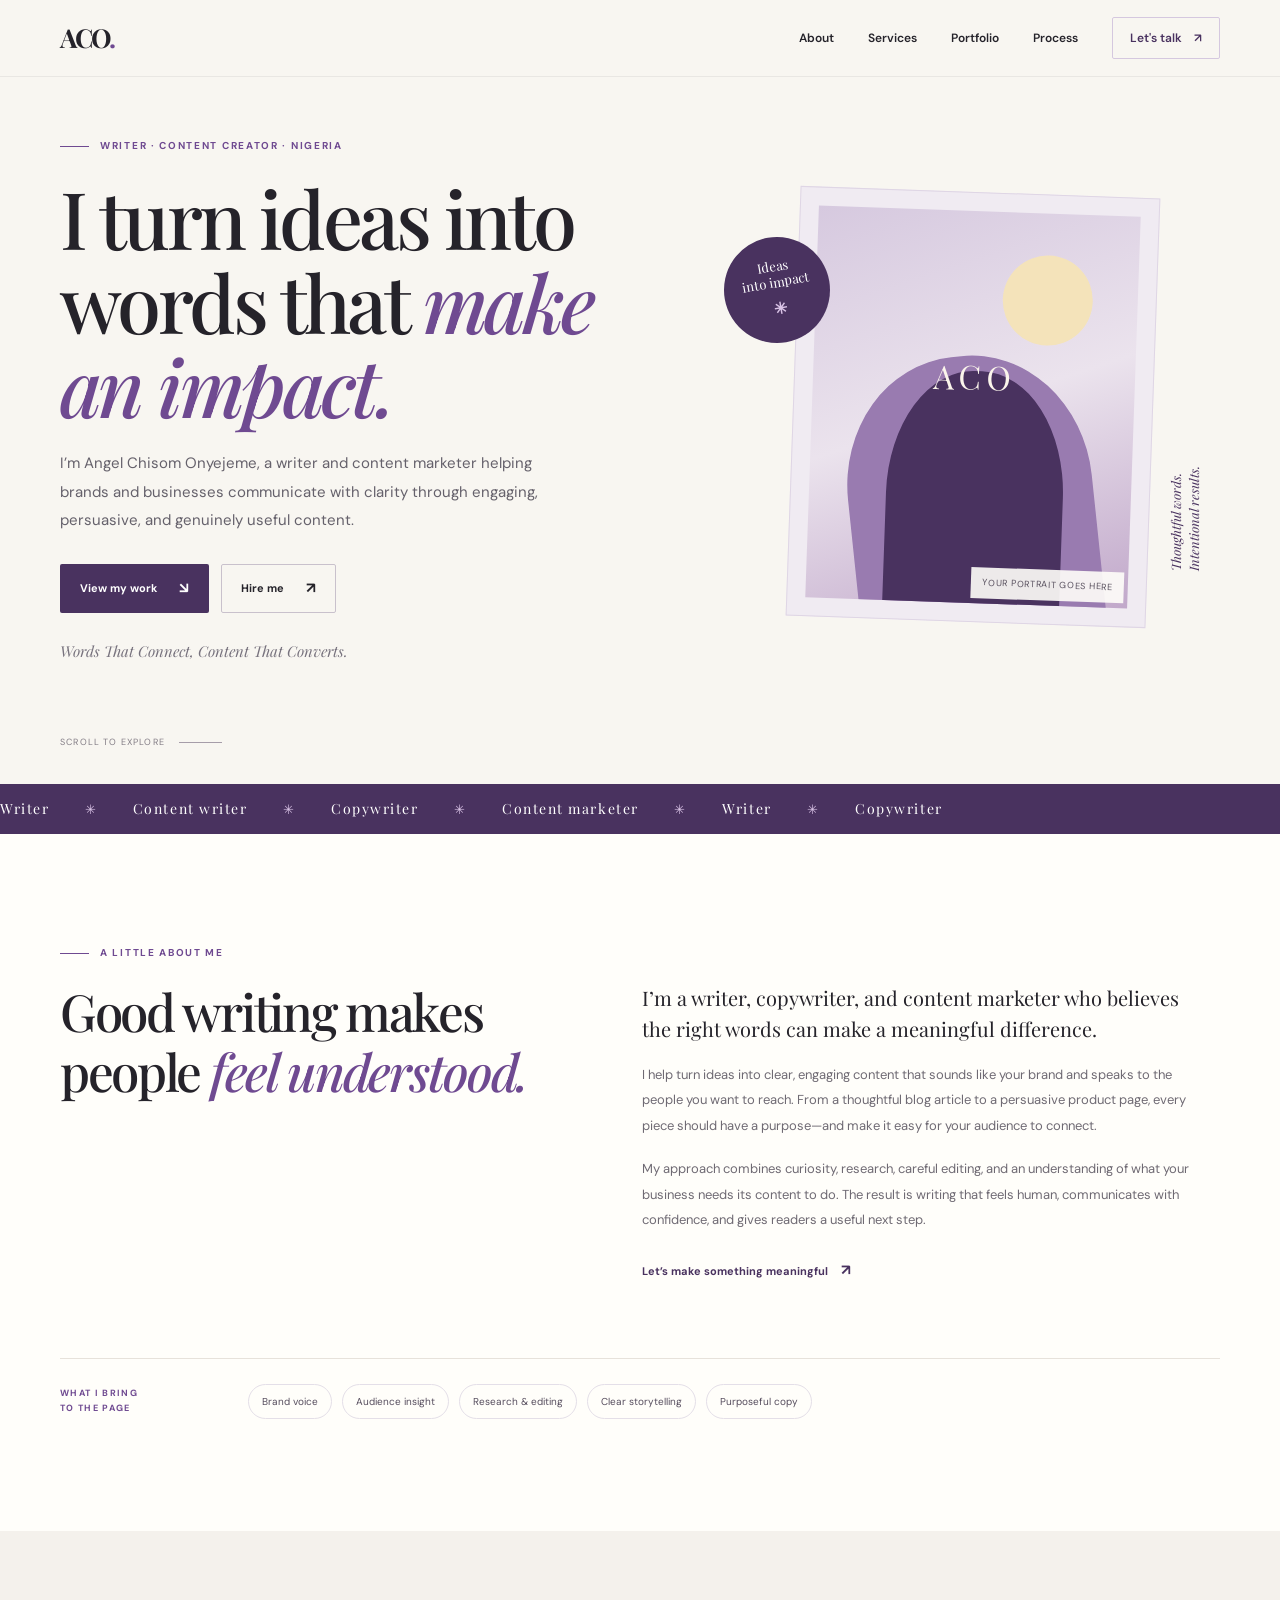
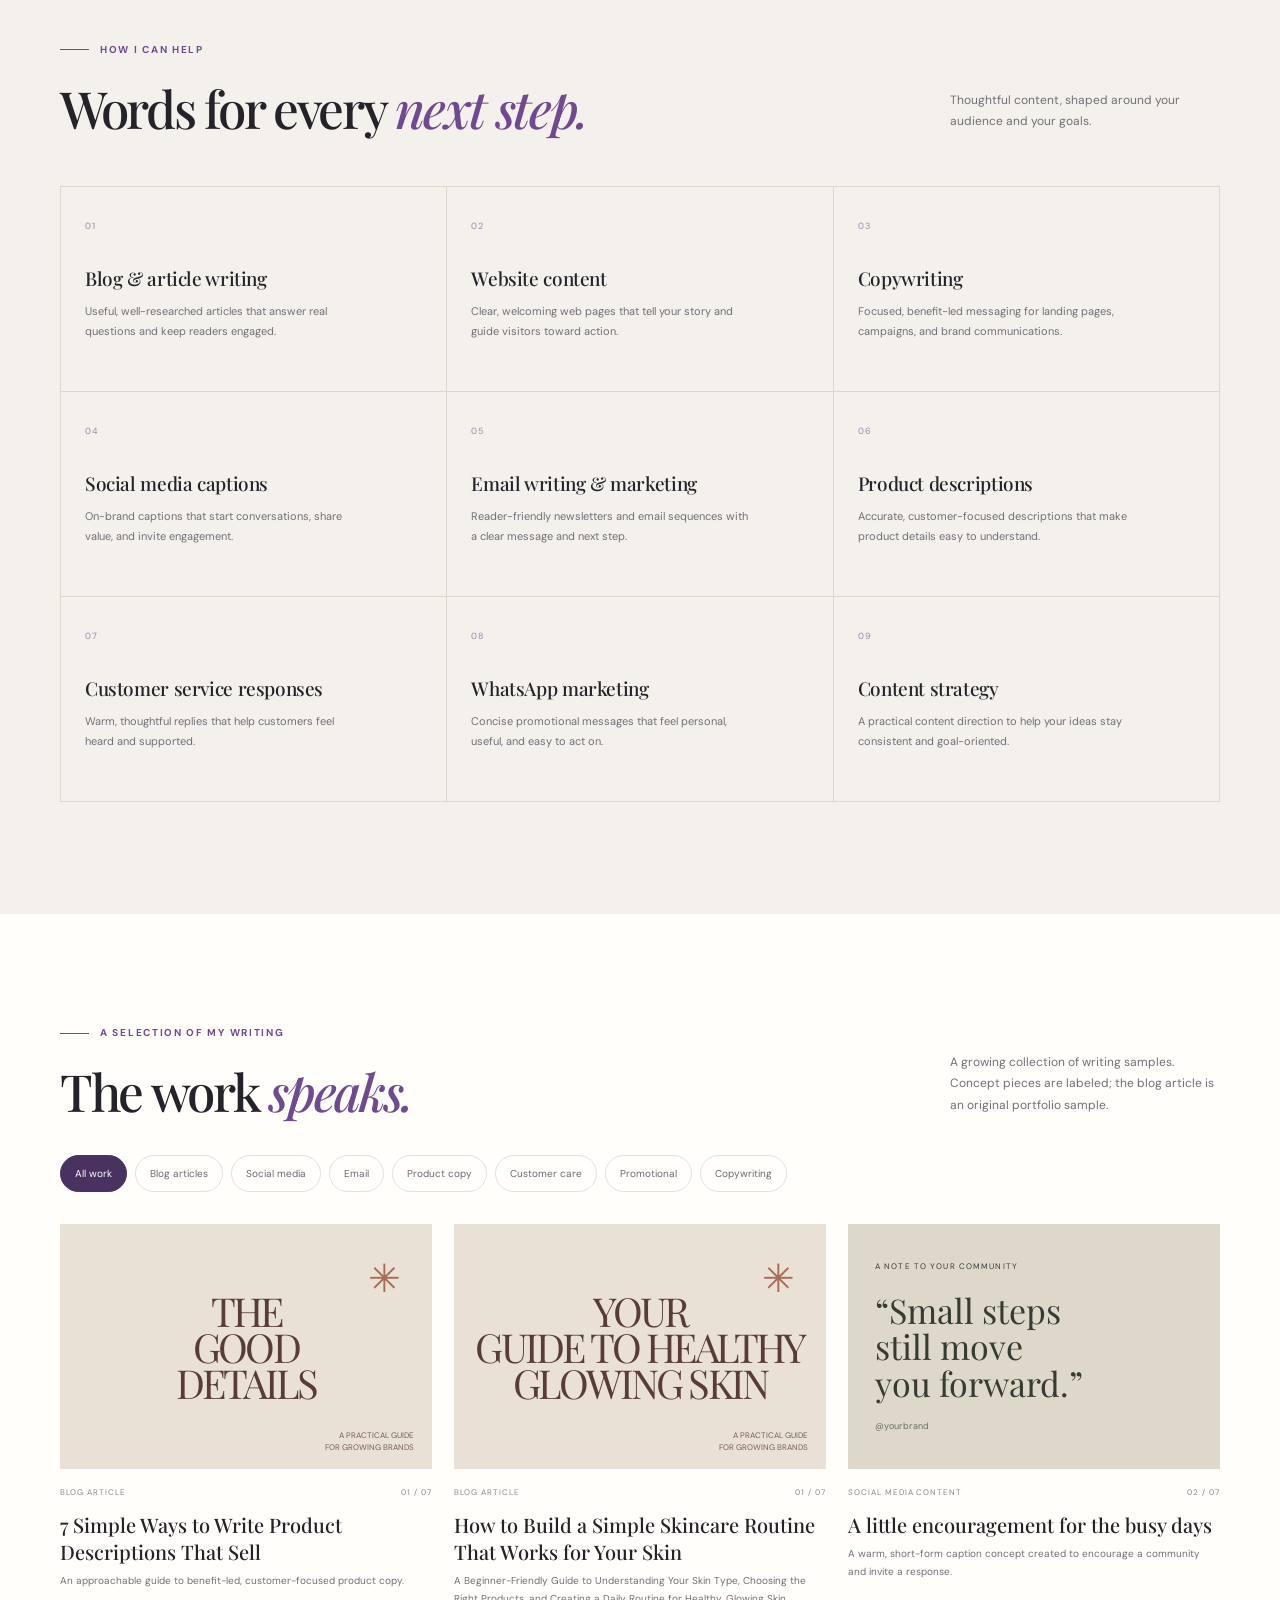
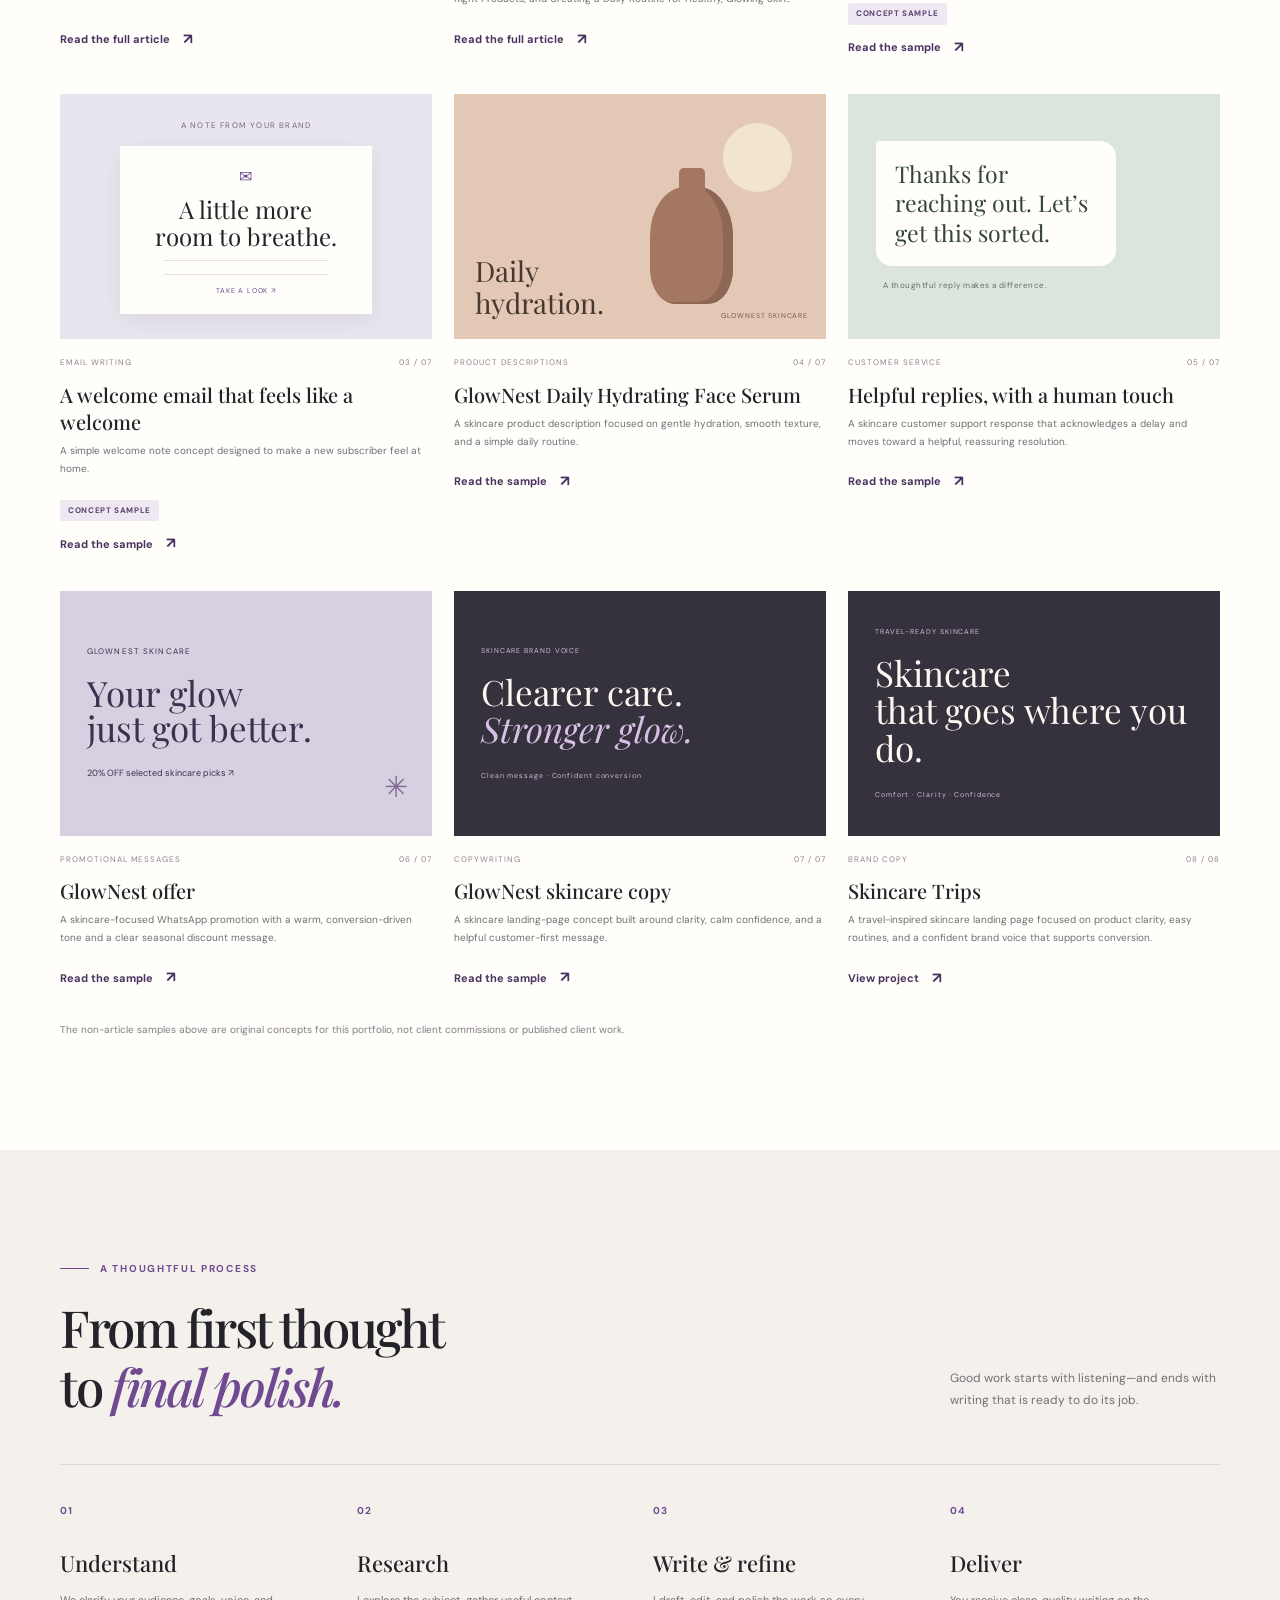
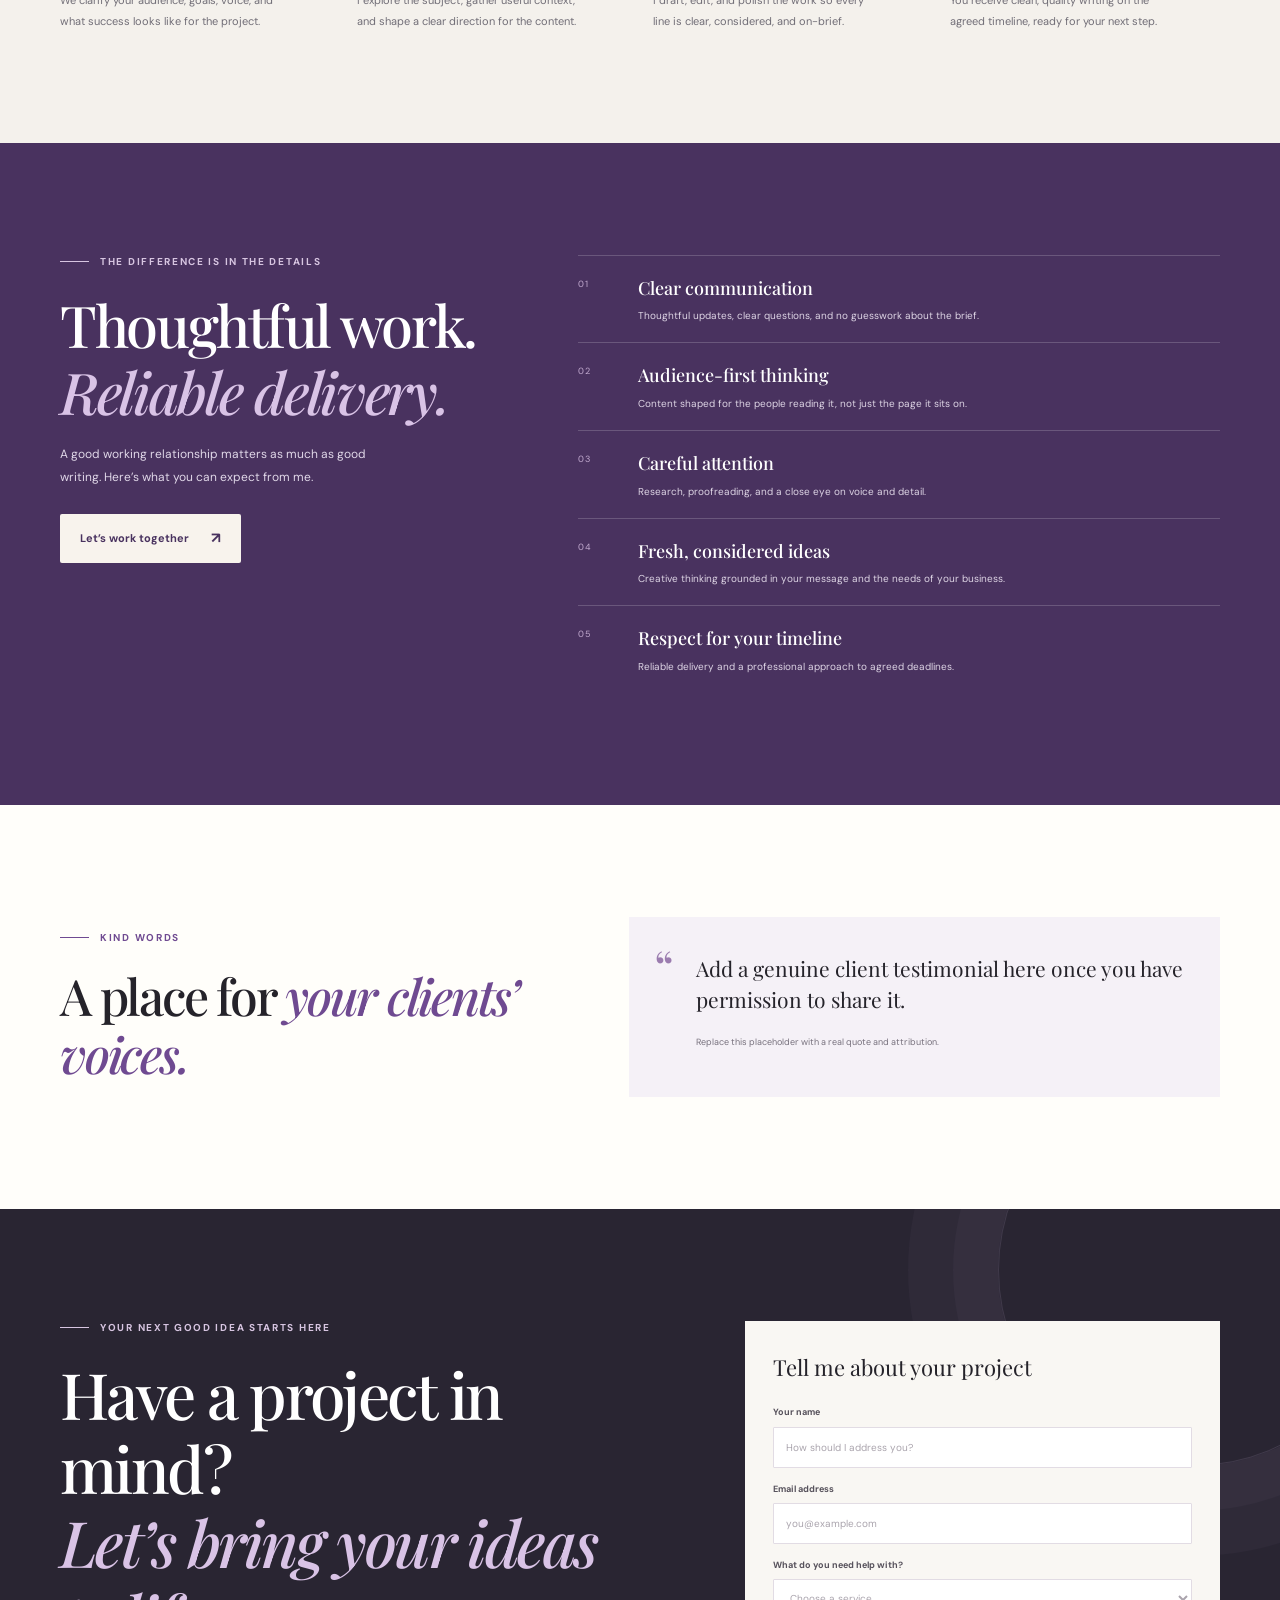
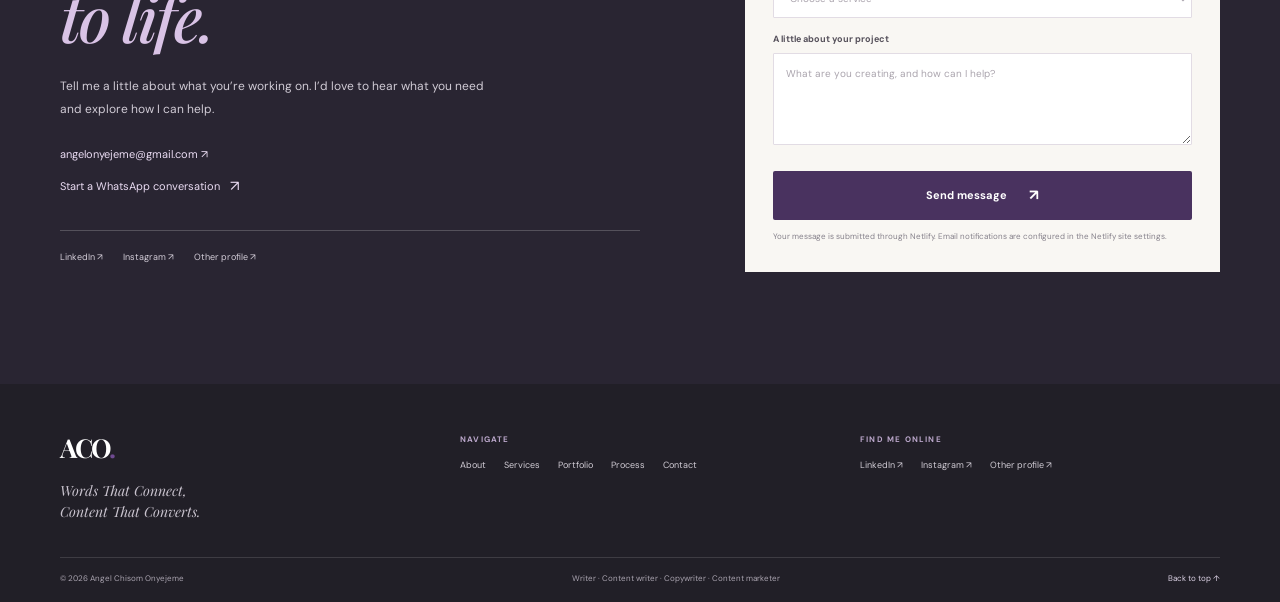
==== commit eabed8bc: "second commit" ====
--- a/index.html
+++ b/index.html
@@ -232,7 +232,7 @@
           <div class="form-field"><label for="message">A little about your project</label><textarea id="message" name="message" rows="4" placeholder="What are you creating, and how can I help?" required minlength="10"></textarea></div>
           <button class="button button-dark form-submit" type="submit">Send message <span aria-hidden="true">↗</span></button>
           <p class="form-status" id="form-status" role="status" aria-live="polite"></p>
-          <p class="form-note">Messages are submitted through Netlify. Set up email notifications in your Netlify site settings to receive them in your inbox.</p>
+          <p class="form-note">Your message is submitted through Netlify. Email notifications are configured in the Netlify site settings.</p>
         </form>
       </div>
     </section>
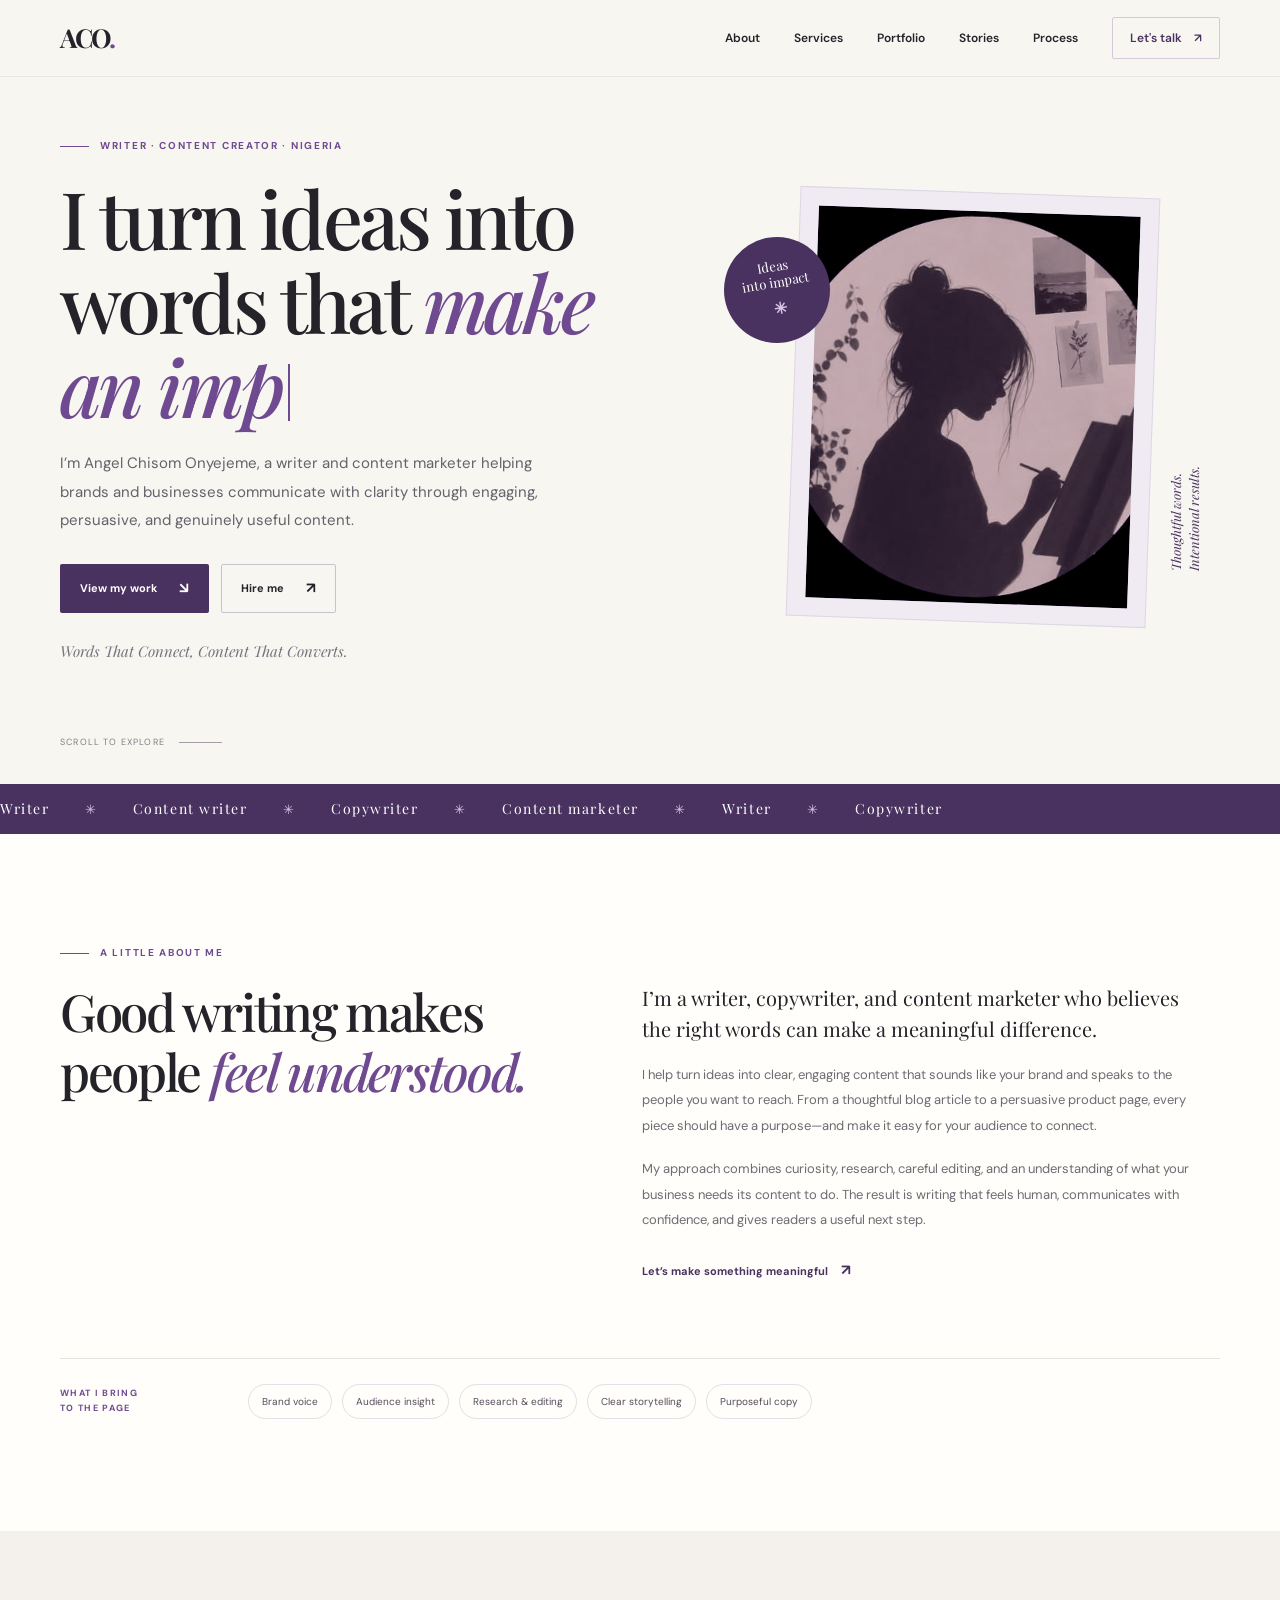
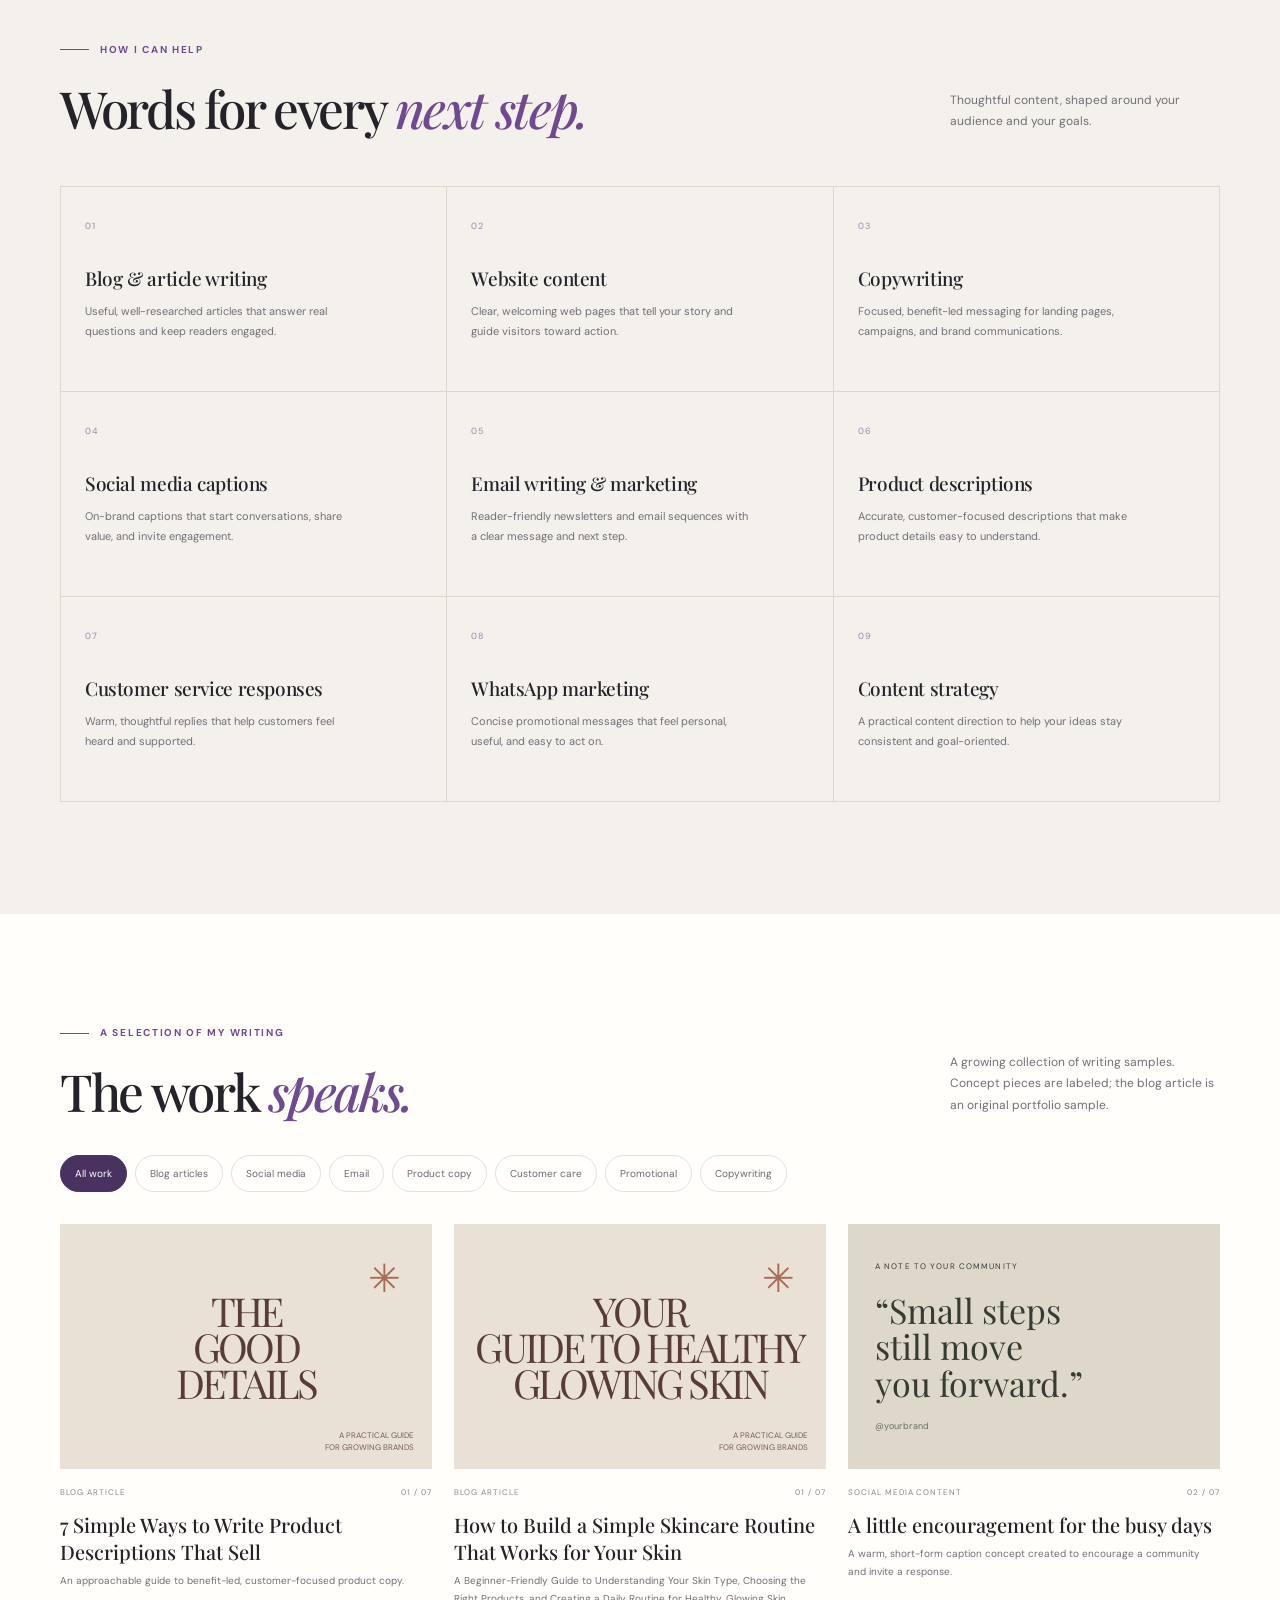
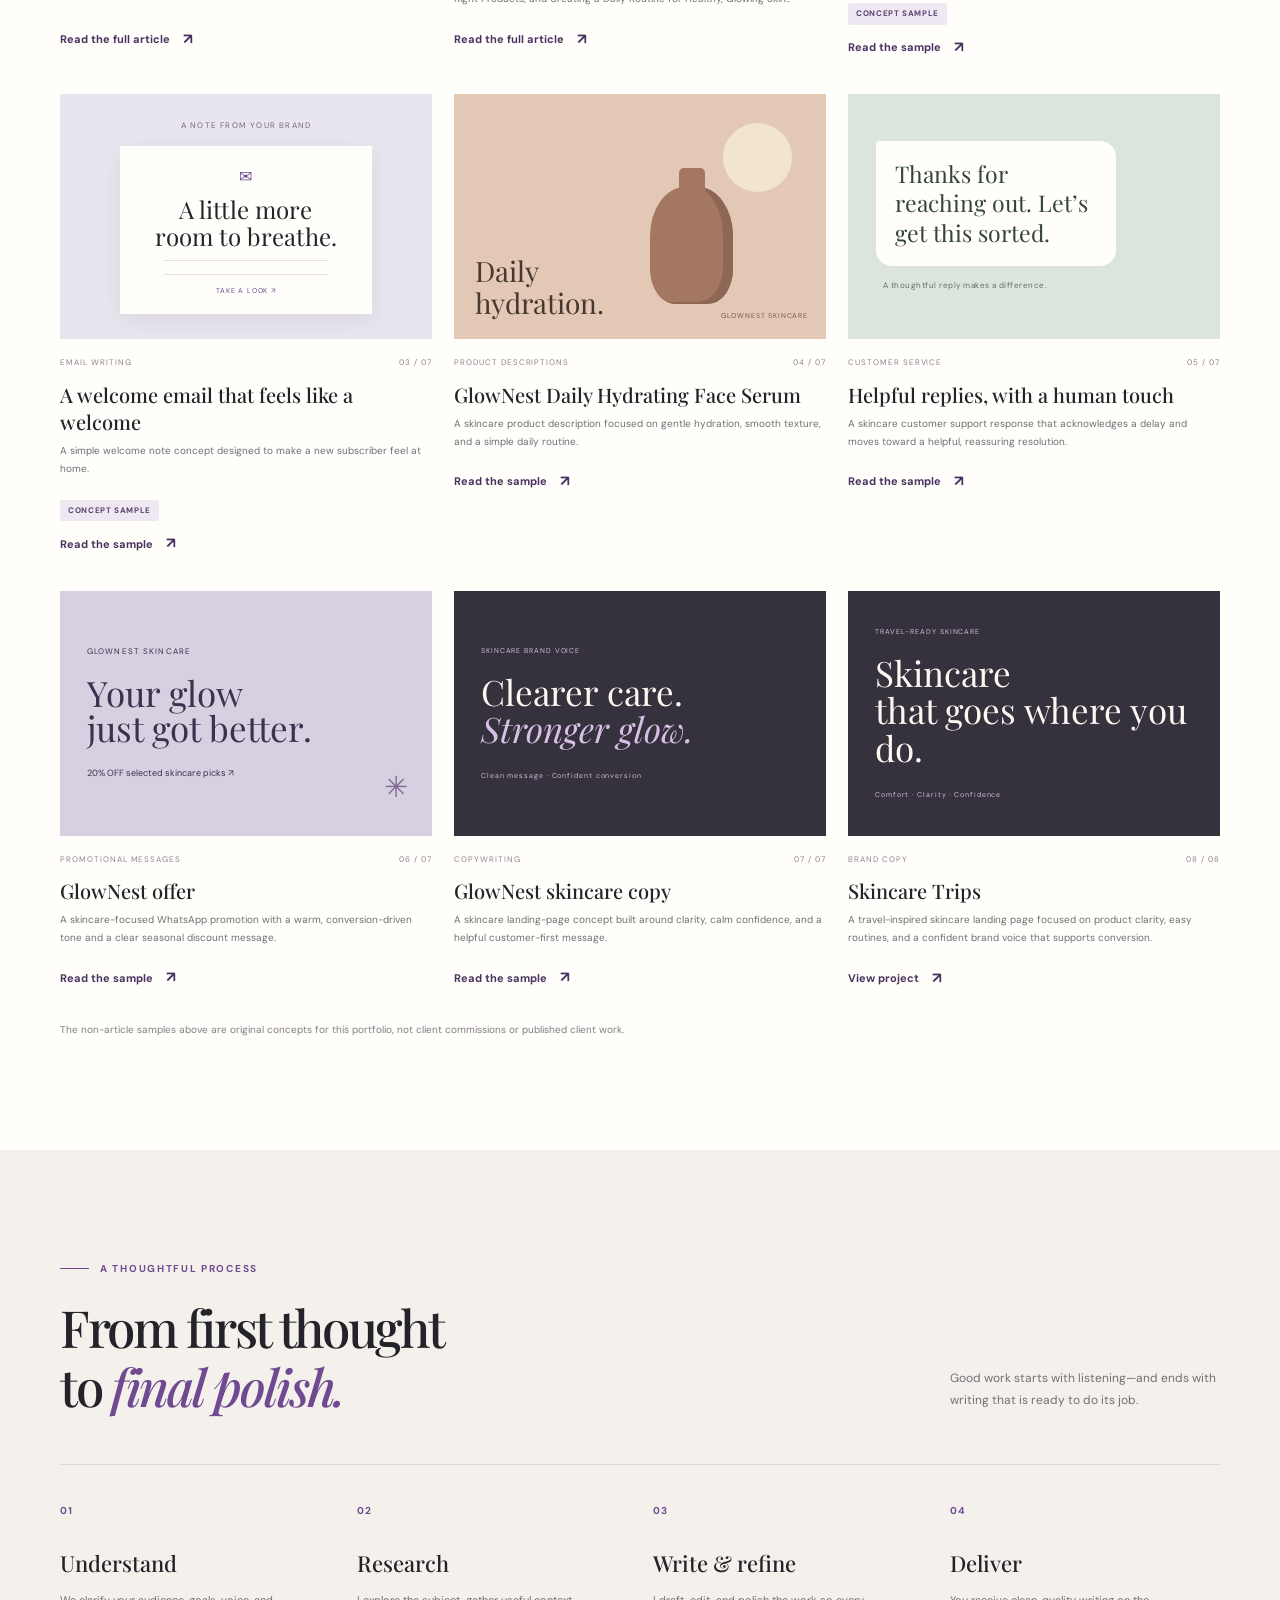
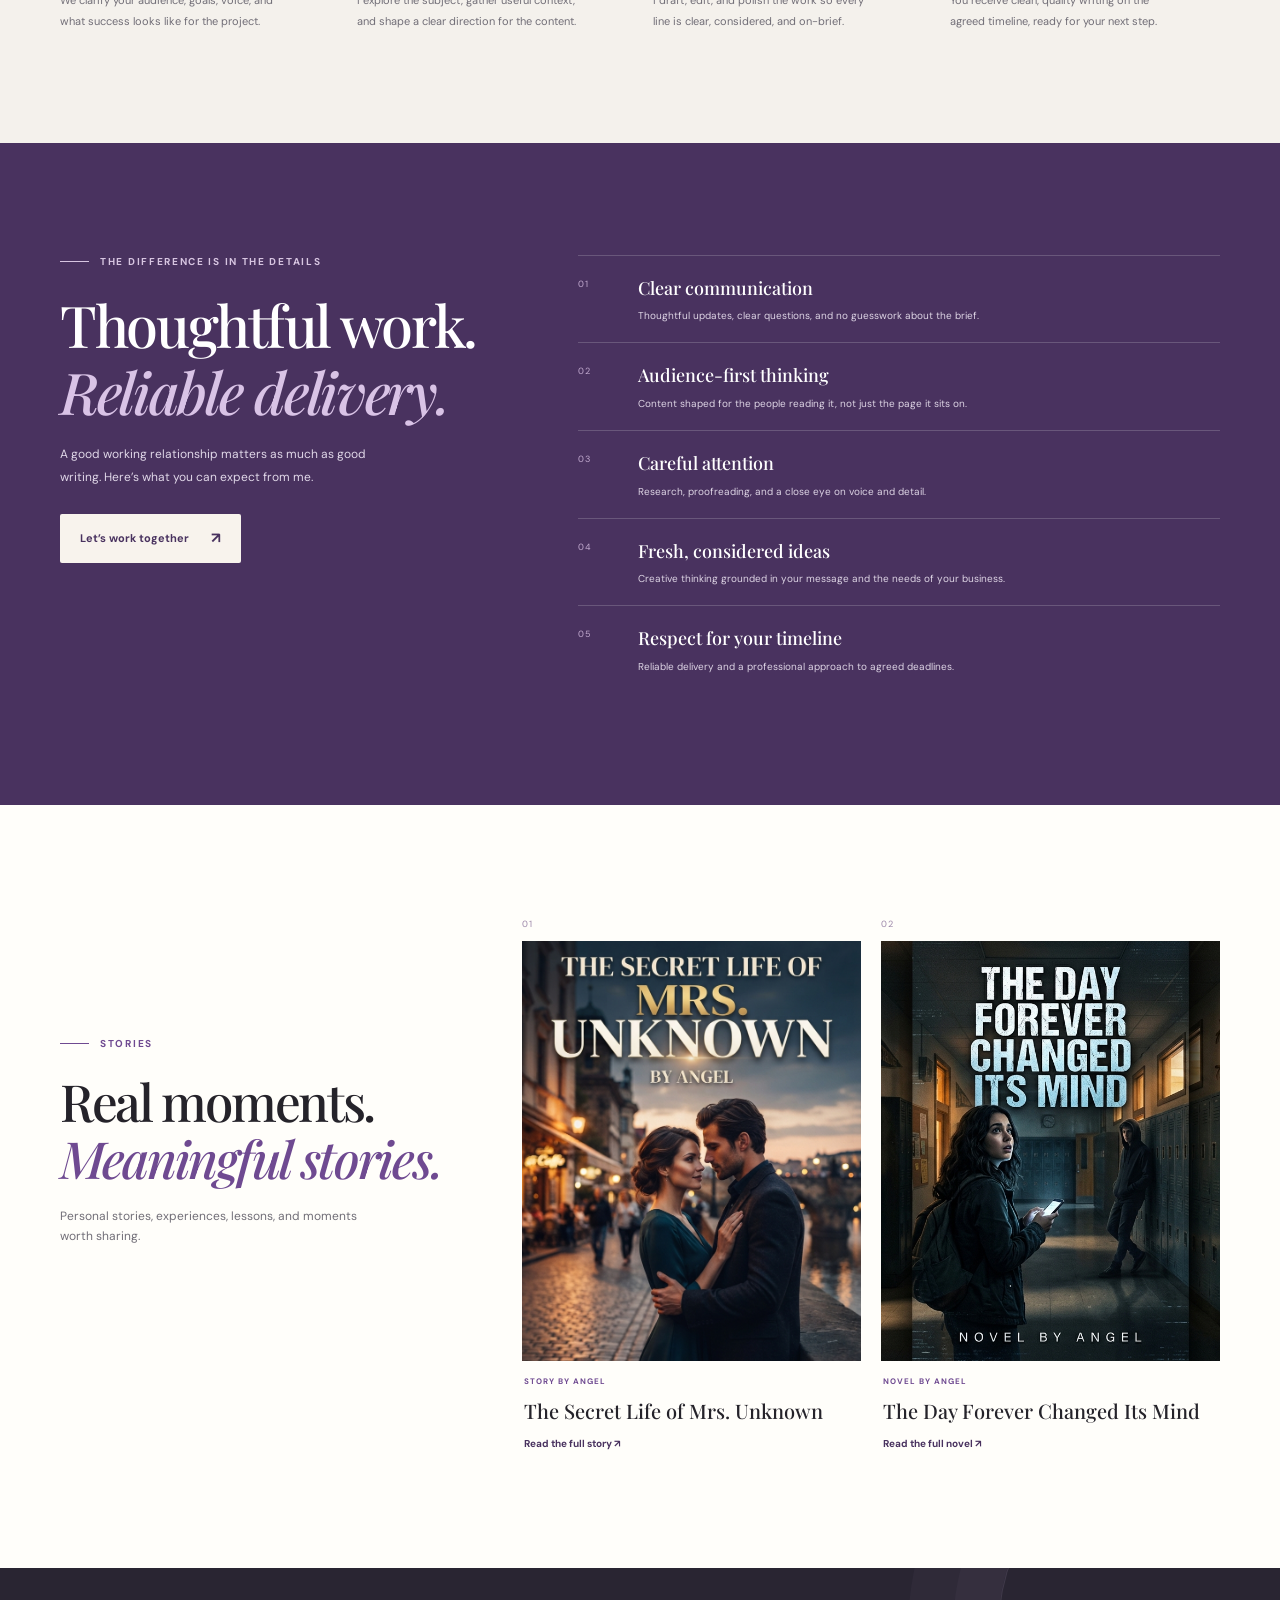
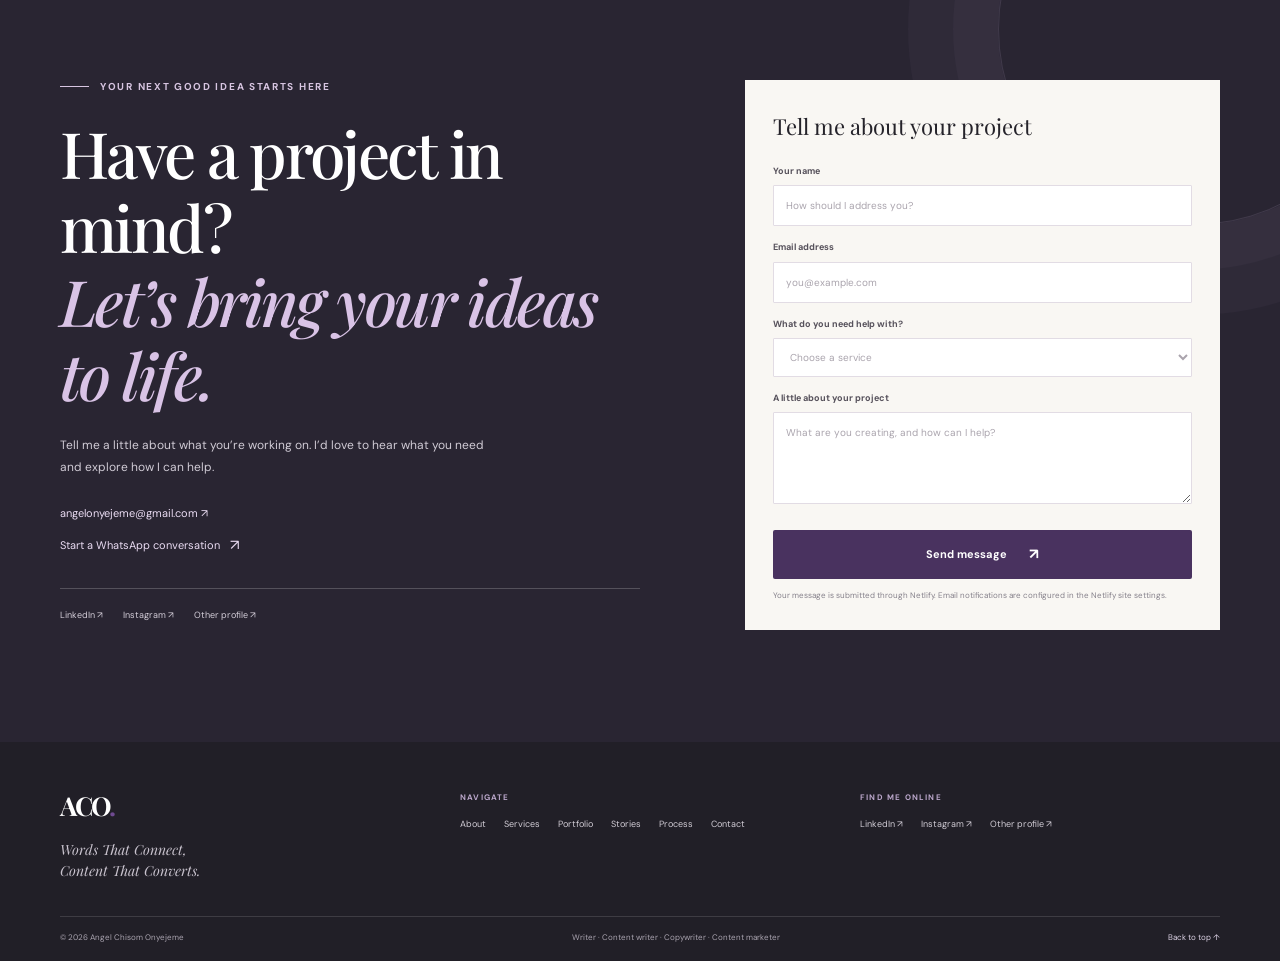
==== commit deaec467: "third changes" ====
--- a/index.html
+++ b/index.html
@@ -27,6 +27,7 @@
         <a href="#about">About</a>
         <a href="#services">Services</a>
         <a href="#work">Portfolio</a>
+        <a href="#stories">Stories</a>
         <a href="#process">Process</a>
         <a class="nav-contact" href="#contact">Let's talk <span aria-hidden="true">↗</span></a>
       </nav>
@@ -37,7 +38,7 @@
     <section class="hero section-shell" id="home" aria-labelledby="hero-title">
       <div class="hero-copy">
         <p class="eyebrow"><span class="eyebrow-line"></span> Writer · Content creator · Nigeria</p>
-        <h1 id="hero-title">I turn ideas into words that <em>make an impact.</em></h1>
+        <h1 id="hero-title">I turn ideas into words that <em><span id="typed-text">make an impact.</span><span class="typing-cursor" aria-hidden="true"></span></em></h1>
         <p class="hero-intro">I’m Angel Chisom Onyejeme, a writer and content marketer helping brands and businesses communicate with clarity through engaging, persuasive, and genuinely useful content.</p>
         <div class="hero-actions">
           <a class="button button-dark" href="#work">View my work <span aria-hidden="true">↘</span></a>
@@ -45,15 +46,11 @@
         </div>
         <p class="hero-note">Words That Connect, Content That Converts.</p>
       </div>
-      <div class="hero-visual" aria-label="Portrait placeholder for Angel Chisom Onyejeme">
+      <div class="hero-visual" aria-label="Portrait of Angel Chisom Onyejeme">
         <div class="portrait-frame">
-          <div class="portrait-art" aria-hidden="true">
-            <div class="portrait-sun"></div>
-            <div class="portrait-shape portrait-shape-back"></div>
-            <div class="portrait-shape portrait-shape-front"></div>
-            <span class="portrait-monogram">ACO</span>
-          </div>
-          <div class="photo-hint">Your portrait goes here</div>
+          <div class="portrait-art">
+            <img src="assets/angel-onyejeme-portrait.jpg" alt="Illustration of a woman painting at an easel">
+          </div>
         </div>
         <div class="hero-stamp" aria-hidden="true"><span>Ideas<br>into impact</span><b>✳</b></div>
         <div class="hero-side-note">Thoughtful words.<br>Intentional results.</div>
@@ -199,10 +196,29 @@
       </div>
     </section>
 
-    <section class="section section-kind-words" aria-labelledby="kind-words-title">
-      <div class="section-shell testimonial-shell">
-        <div><p class="eyebrow"><span class="eyebrow-line"></span> Kind words</p><h2 id="kind-words-title">A place for <em>your clients’ voices.</em></h2></div>
-        <div class="testimonial-placeholder"><span class="quote-mark" aria-hidden="true">“</span><p>Add a genuine client testimonial here once you have permission to share it.</p><span class="testimonial-caption">Replace this placeholder with a real quote and attribution.</span></div>
+    <section class="section section-stories" id="stories" aria-labelledby="stories-title">
+      <div class="section-shell stories-shell">
+        <div class="stories-heading">
+          <p class="eyebrow"><span class="eyebrow-line"></span> Stories</p>
+          <h2 id="stories-title">Real moments.<br><em>Meaningful stories.</em></h2>
+          <p>Personal stories, experiences, lessons, and moments worth sharing.</p>
+        </div>
+        <div class="stories-grid">
+          <article class="story-card">
+            <a class="story-open" href="assets/the-secret-life-of-mrs-unknown.pdf" target="_blank" rel="noopener" aria-label="Read The Secret Life of Mrs. Unknown">
+              <span class="story-number">01</span>
+              <span class="story-art story-art-cover"><img src="assets/the-secret-life-of-mrs-unknown-cover.jpg" alt="Cover of The Secret Life of Mrs. Unknown"></span>
+              <span class="story-info"><span class="story-category">Story by Angel</span><strong>The Secret Life of Mrs. Unknown</strong><span class="story-read">Read the full story ↗</span></span>
+            </a>
+          </article>
+          <article class="story-card">
+            <a class="story-open" href="assets/the-day-forever-changed-its-mind.pdf" target="_blank" rel="noopener" aria-label="Read The Day Forever Changed Its Mind">
+              <span class="story-number">02</span>
+              <span class="story-art story-art-cover"><img src="assets/the-day-forever-changed-its-mind-cover.jpg" alt="Cover of The Day Forever Changed Its Mind"></span>
+              <span class="story-info"><span class="story-category">Novel by Angel</span><strong>The Day Forever Changed Its Mind</strong><span class="story-read">Read the full novel ↗</span></span>
+            </a>
+          </article>
+        </div>
       </div>
     </section>
 
@@ -241,7 +257,7 @@
   <footer class="site-footer">
     <div class="section-shell footer-top">
       <div><a class="wordmark footer-mark" href="#home">ACO<span>.</span></a><p>Words That Connect,<br>Content That Converts.</p></div>
-      <div><p class="footer-label">Navigate</p><nav class="footer-nav" aria-label="Footer navigation"><a href="#about">About</a><a href="#services">Services</a><a href="#work">Portfolio</a><a href="#process">Process</a><a href="#contact">Contact</a></nav></div>
+      <div><p class="footer-label">Navigate</p><nav class="footer-nav" aria-label="Footer navigation"><a href="#about">About</a><a href="#services">Services</a><a href="#work">Portfolio</a><a href="#stories">Stories</a><a href="#process">Process</a><a href="#contact">Contact</a></nav></div>
       <div><p class="footer-label">Find me online</p><div class="footer-social"><a href="#contact" data-social="linkedin">LinkedIn ↗</a><a href="#contact" data-social="instagram">Instagram ↗</a><a href="#contact" data-social="other">Other profile ↗</a></div></div>
     </div>
     <div class="section-shell footer-bottom"><span>© <span id="current-year"></span> Angel Chisom Onyejeme</span><span>Writer · Content writer · Copywriter · Content marketer</span><a href="#home">Back to top ↑</a></div>
--- a/index.css
+++ b/index.css
@@ -46,6 +46,8 @@
 h1, h2 { font-family: var(--serif); font-weight: 500; letter-spacing: -.045em; }
 h1 { max-width: 700px; margin-bottom: 22px; font-size: clamp(52px, 6.2vw, 82px); line-height: 1.06; }
 h1 em, h2 em { color: var(--purple); font-weight: 500; }
+.typing-cursor { display: inline-block; width: 2px; height: .72em; margin-left: 5px; background: currentColor; vertical-align: -0.04em; animation: cursor-blink .8s steps(1) infinite; }
+@keyframes cursor-blink { 50% { opacity: 0; } }
 .hero-intro { max-width: 490px; margin-bottom: 29px; color: #65616b; font-size: 15px; line-height: 1.9; }
 .hero-actions { display: flex; flex-wrap: wrap; gap: 12px; }
 .button { min-height: 49px; display: inline-flex; gap: 22px; align-items: center; justify-content: center; padding: 0 19px; border: 1px solid transparent; border-radius: 2px; font-size: 11px; font-weight: 700; transition: background .22s ease, color .22s ease, border-color .22s ease, transform .22s ease; }
@@ -59,12 +61,10 @@
 .hero-visual { position: relative; width: min(100%, 410px); margin: 0 auto; }
 .portrait-frame { position: relative; width: 100%; max-width: 360px; height: 430px; margin-inline: auto; padding: 18px; border: 1px solid #dfd6e5; background: #f0ebf2; transform: rotate(2deg); }
 .portrait-art { position: relative; height: 100%; overflow: hidden; background: linear-gradient(160deg, #d6c9df 0%, #ebe3ed 50%, #c1a8ca 100%); }
-.portrait-sun { position: absolute; top: 42px; right: 45px; width: 90px; height: 90px; border-radius: 50%; background: #f4e3ba; }
-.portrait-shape { position: absolute; bottom: -27px; border-radius: 48% 48% 0 0; }
-.portrait-shape-back { left: 12%; width: 76%; height: 70%; background: #997bb0; transform: rotate(-8deg); }
-.portrait-shape-front { left: 24%; width: 55%; height: 66%; background: #49325f; border-radius: 48% 48% 10% 10%; }
-.portrait-monogram { position: absolute; top: 42%; left: 50%; color: #fbf5eb; font-family: var(--serif); font-size: 33px; letter-spacing: .14em; transform: translate(-50%, -50%); }
-.photo-hint { position: absolute; right: 22px; bottom: 23px; padding: 8px 11px; background: rgb(255 254 250 / 90%); color: #59515f; font-size: 9px; letter-spacing: .08em; text-transform: uppercase; }
+.portrait-art img { width: 100%; height: 100%; display: block; object-fit: cover; object-position: center 20%; filter: saturate(.82) contrast(1.02); }
+.portrait-art::before, .portrait-art::after { position: absolute; inset: 0; content: ""; pointer-events: none; }
+.portrait-art::before { background: var(--purple-deep); mix-blend-mode: screen; opacity: .4; }
+.portrait-art::after { background: var(--purple); mix-blend-mode: color; opacity: .3; }
 .hero-stamp { position: absolute; top: 45px; left: -44px; width: 106px; height: 106px; display: flex; flex-direction: column; align-items: center; justify-content: center; border-radius: 50%; background: var(--purple-deep); color: white; text-align: center; transform: rotate(-10deg); }
 .hero-stamp span { font-family: var(--serif); font-size: 13px; line-height: 1.25; }
 .hero-stamp b { margin-top: 4px; color: #d9c3e6; font-size: 16px; }
@@ -79,7 +79,7 @@
 
 .section-about { background: var(--white); }
 .about-grid { display: grid; grid-template-columns: .92fr 1.08fr; gap: 90px; align-items: start; }
-.section-heading h2, .section-topline h2, .testimonial-shell h2 { max-width: 530px; margin: 0; font-size: clamp(38px, 4vw, 54px); line-height: 1.16; }
+.section-heading h2, .section-topline h2 { max-width: 530px; margin: 0; font-size: clamp(38px, 4vw, 54px); line-height: 1.16; }
 .about-copy { max-width: 565px; padding-top: 36px; }
 .about-copy p { margin-bottom: 18px; color: #6f6a73; font-size: 13px; line-height: 1.95; }
 .about-copy .lead { color: var(--ink); font-family: var(--serif); font-size: 20px; line-height: 1.55; }
@@ -180,13 +180,35 @@
 .why-list h3 { margin: 0 0 4px; font-family: var(--serif); font-size: 18px; font-weight: 500; }
 .why-list p { max-width: 390px; margin: 0; color: #ddd4e4; font-size: 10px; line-height: 1.8; }
 
-.section-kind-words { background: var(--white); }
-.testimonial-shell { display: grid; grid-template-columns: .9fr 1.1fr; gap: 85px; align-items: center; }
-.testimonial-shell h2 { font-size: clamp(37px, 4vw, 50px); }
-.testimonial-placeholder { position: relative; min-height: 180px; padding: 36px 36px 30px 67px; background: #f5f1f7; }
-.quote-mark { position: absolute; top: 25px; left: 25px; color: #9b7caf; font-family: var(--serif); font-size: 48px; line-height: 1; }
-.testimonial-placeholder p { margin: 0 0 12px; font-family: var(--serif); font-size: 21px; line-height: 1.5; }
-.testimonial-caption { color: #77717d; font-size: 9px; }
+.section-stories { overflow: hidden; background: var(--white); }
+.stories-shell { display: grid; grid-template-columns: .72fr 1.28fr; gap: 70px; align-items: start; }
+.stories-heading { position: sticky; top: 120px; }
+.stories-heading h2 { margin: 0 0 18px; font-size: clamp(39px, 4vw, 54px); line-height: 1.12; }
+.stories-heading > p:last-child { max-width: 300px; color: var(--muted); font-size: 12px; }
+.stories-grid { display: grid; grid-template-columns: repeat(2, 1fr); gap: 20px; }
+.story-card:first-child { grid-column: auto; }
+.story-open { width: 100%; display: block; padding: 0; border: 0; background: transparent; color: var(--ink); cursor: pointer; text-align: left; }
+.story-number { display: block; margin-bottom: 9px; color: #9c87a9; font-size: 9px; letter-spacing: .12em; }
+.story-art { position: relative; height: 210px; display: flex; align-items: center; justify-content: center; overflow: hidden; transition: transform .35s ease; }
+.story-card:first-child .story-art { height: 280px; }
+.story-open:hover .story-art { transform: scale(.985); }
+.story-art-one { background: #dfd2c2; color: #584539; }
+.story-art-two { background: #d9d8c8; color: #485043; }
+.story-art-three { background: #d9cfe2; color: #594762; }
+.story-art-cover { height: 420px; background: #171f36; }
+.story-card:first-child .story-art-cover { height: 420px; }
+.story-art-cover img { width: 100%; height: 100%; object-fit: cover; object-position: center 24%; transition: transform .35s ease; }
+.story-open:hover .story-art-cover img { transform: scale(1.02); }
+.story-art span { position: absolute; left: 20px; top: 18px; font-size: 8px; font-weight: 700; letter-spacing: .16em; }
+.story-art b { font-family: var(--serif); font-size: 82px; font-weight: 500; opacity: .18; }
+.story-card:first-child .story-art b { font-size: 112px; }
+.story-info { display: grid; padding: 14px 2px 4px; }
+.story-category { color: var(--purple); font-size: 8px; font-weight: 700; letter-spacing: .12em; text-transform: uppercase; }
+.story-info strong { margin: 5px 0 7px; font-family: var(--serif); font-size: 20px; font-weight: 500; }
+.story-read { color: var(--purple-deep); font-size: 10px; font-weight: 700; }
+.story-pdf-link { min-height: 46px; display: inline-flex; align-items: center; margin-top: 12px; padding: 0 16px; background: var(--purple-deep); color: white; font-size: 11px; font-weight: 700; }
+.reveal { opacity: 0; transform: translateY(22px); transition: opacity .75s ease, transform .75s ease; }
+.reveal.is-visible { opacity: 1; transform: translateY(0); }
 
 .section-contact { position: relative; overflow: hidden; background: #292532; color: white; }
 .section-contact::after { position: absolute; top: -135px; right: -110px; width: 390px; height: 390px; border: 1px solid rgb(220 198 235 / 13%); border-radius: 50%; box-shadow: 0 0 0 45px rgb(220 198 235 / 3%), 0 0 0 90px rgb(220 198 235 / 3%); content: ""; pointer-events: none; }
@@ -271,7 +293,7 @@
   .hero-side-note { right: -8px; bottom: 38px; }
   .scroll-cue { bottom: 25px; }
   .intro-strip p { font-size: 12px; }
-  .about-grid, .testimonial-shell { grid-template-columns: 1fr; gap: 25px; }
+  .about-grid, .stories-shell { grid-template-columns: 1fr; gap: 25px; }
   .about-copy { padding-top: 0; }
   .strengths { grid-template-columns: 1fr; gap: 15px; margin-top: 43px; }
   .section-topline { gap: 18px; align-items: start; flex-direction: column; margin-bottom: 33px; }
@@ -285,7 +307,7 @@
   .process-grid { grid-template-columns: repeat(2, 1fr); row-gap: 33px; }
   .why-grid, .contact-grid { grid-template-columns: 1fr; gap: 45px; }
   .why-list li { padding: 14px 0; }
-  .testimonial-placeholder { min-height: 150px; }
+  .stories-heading { position: static; }
   .contact-copy h2 { max-width: 580px; }
   .contact-form { max-width: 600px; }
 }
@@ -315,9 +337,7 @@
   .process-grid h3 { font-size: 20px; }
   .process-grid p { font-size: 10px; }
   .why-grid h2, .contact-copy h2 { font-size: 43px; }
-  .testimonial-placeholder { padding: 34px 22px 24px 53px; }
-  .testimonial-placeholder p { font-size: 19px; }
-  .quote-mark { left: 17px; }
+  .stories-grid { grid-template-columns: 1fr; }
   .contact-grid { gap: 34px; }
   .contact-form { padding: 21px 17px; }
   .footer-top { grid-template-columns: 1fr 1fr; gap: 27px 18px; }
